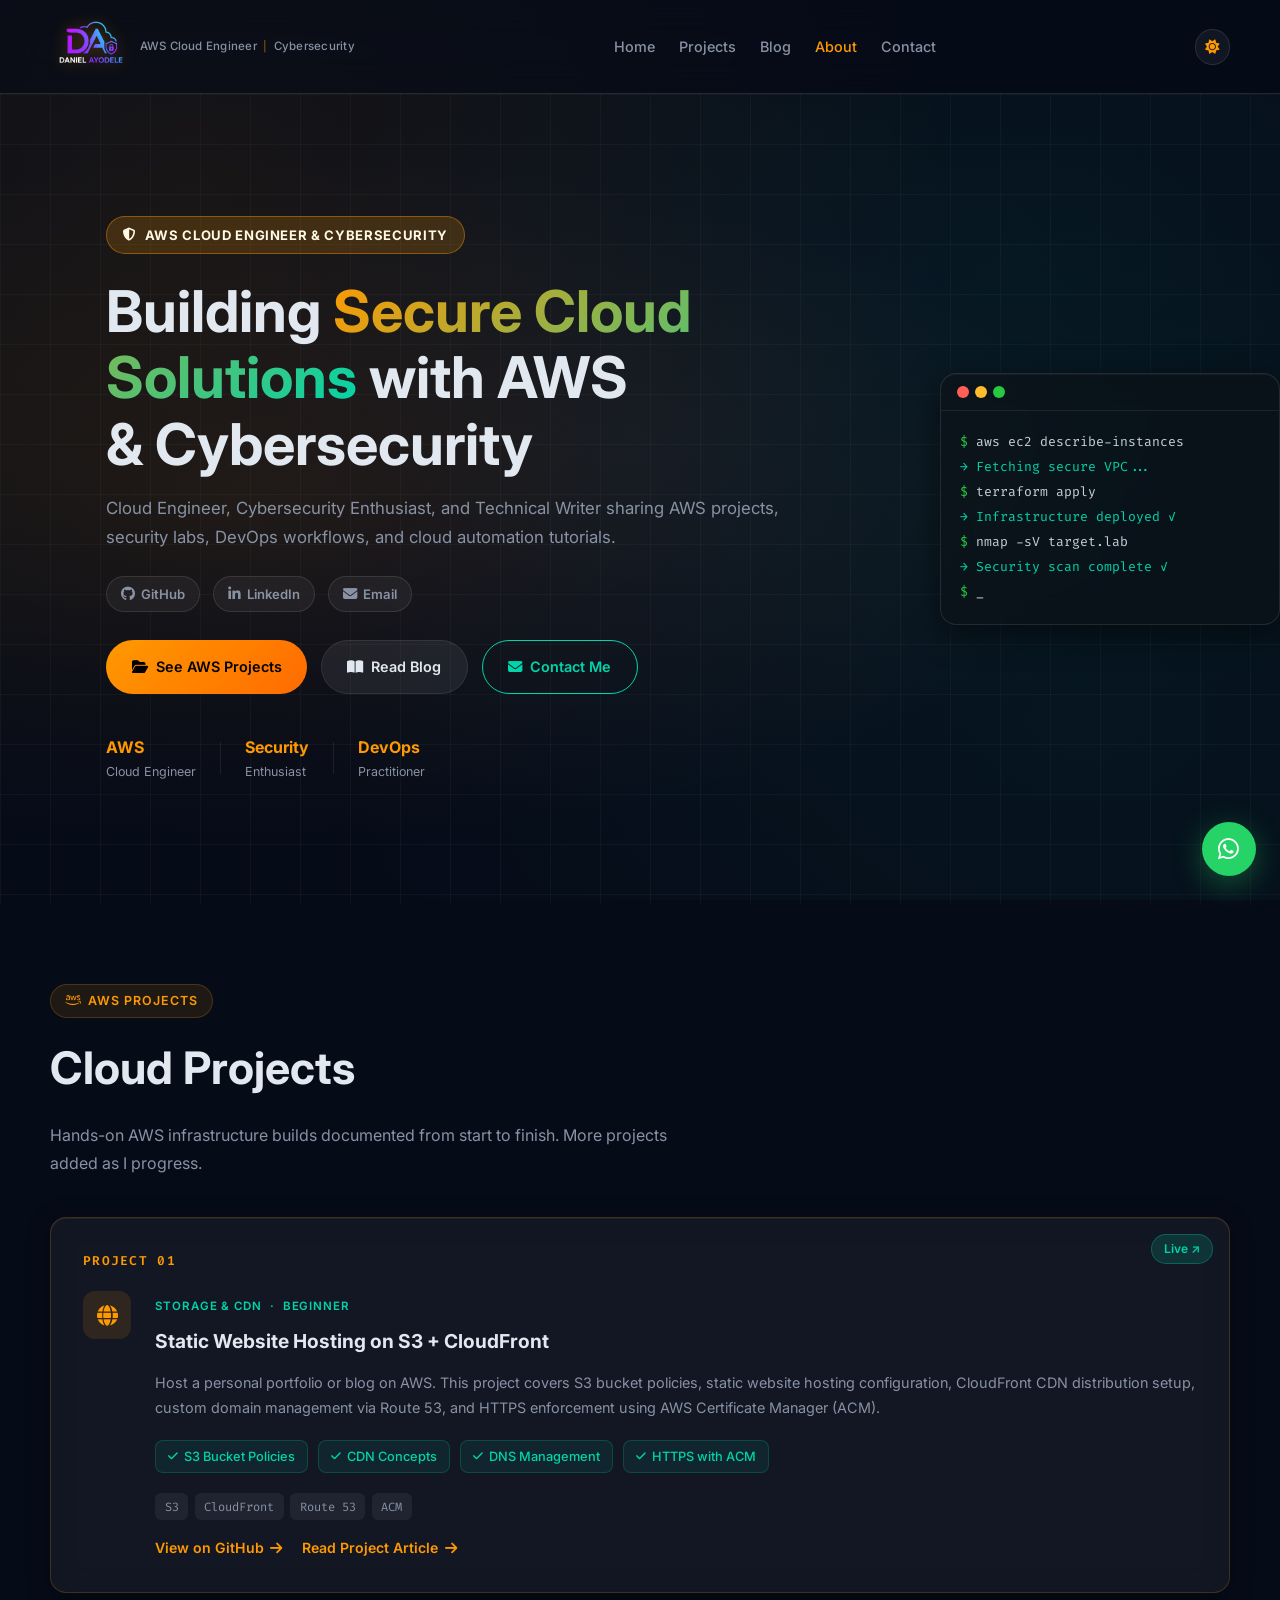
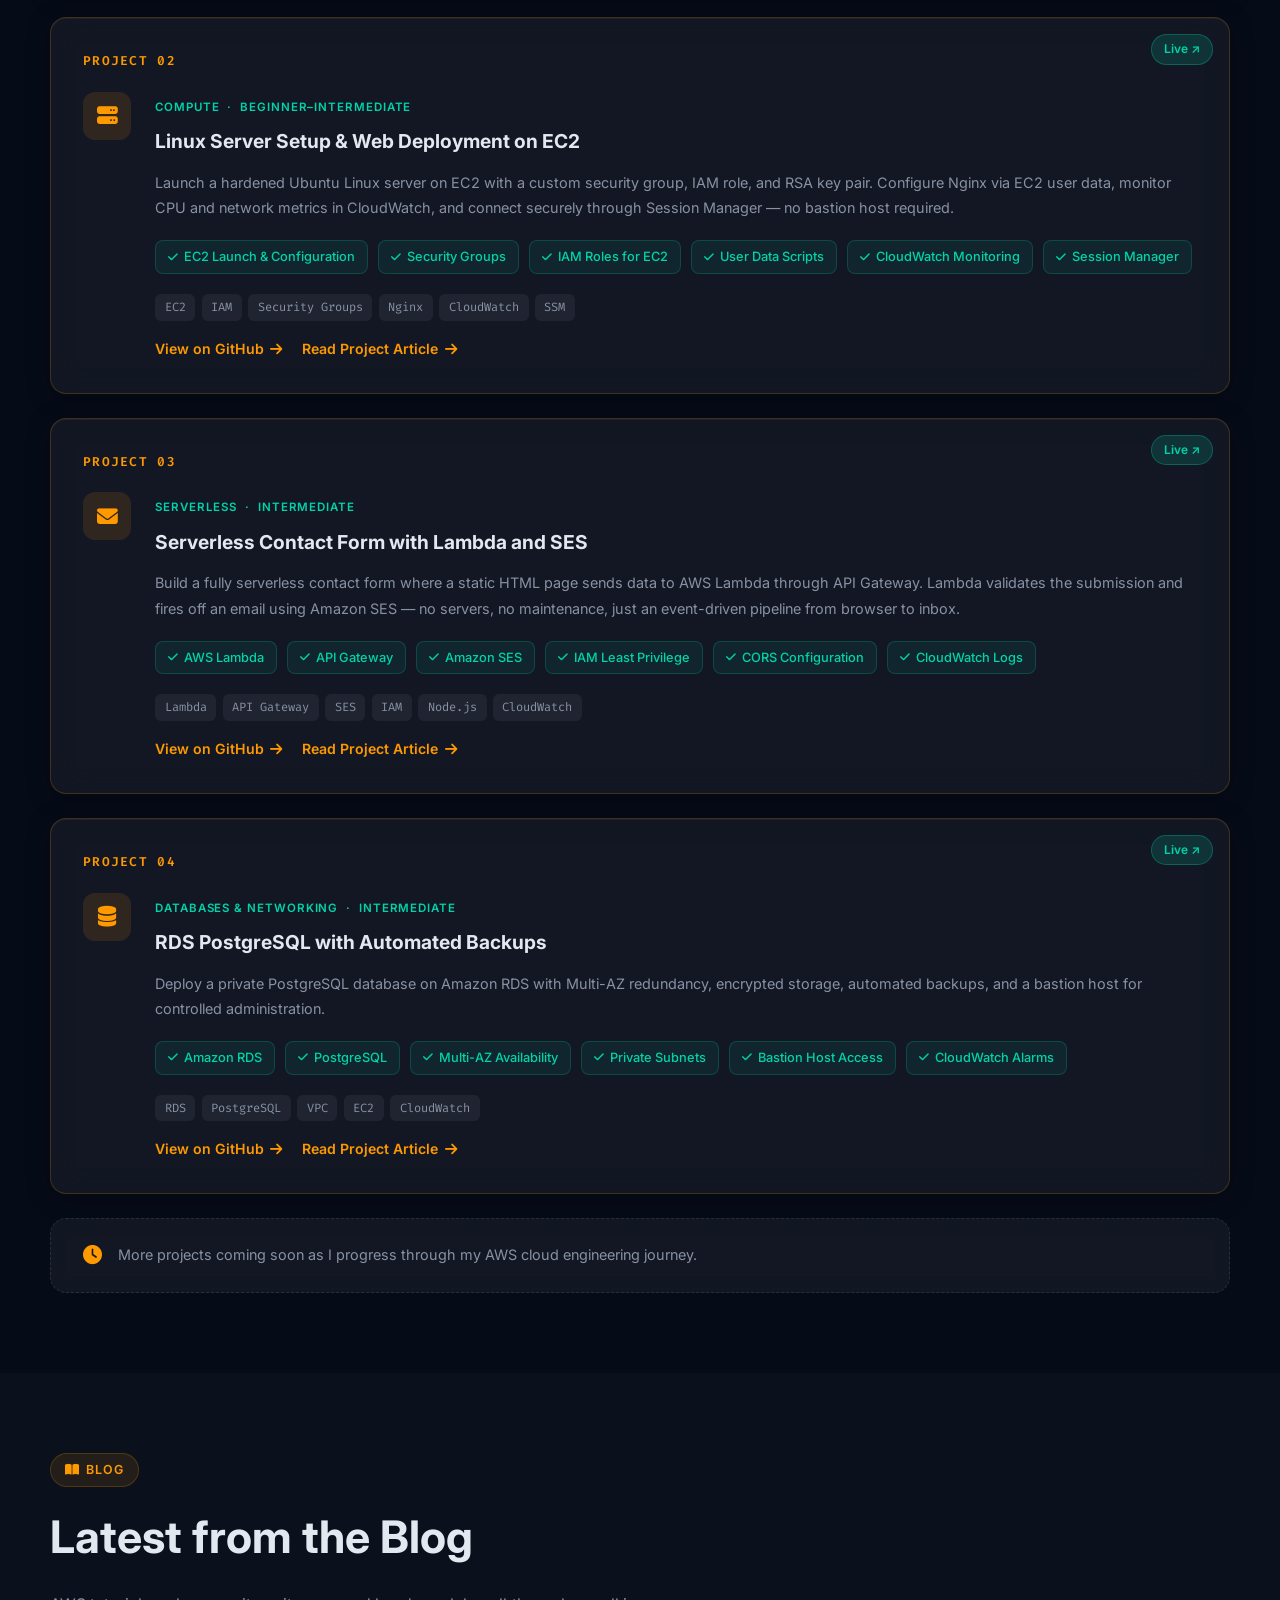
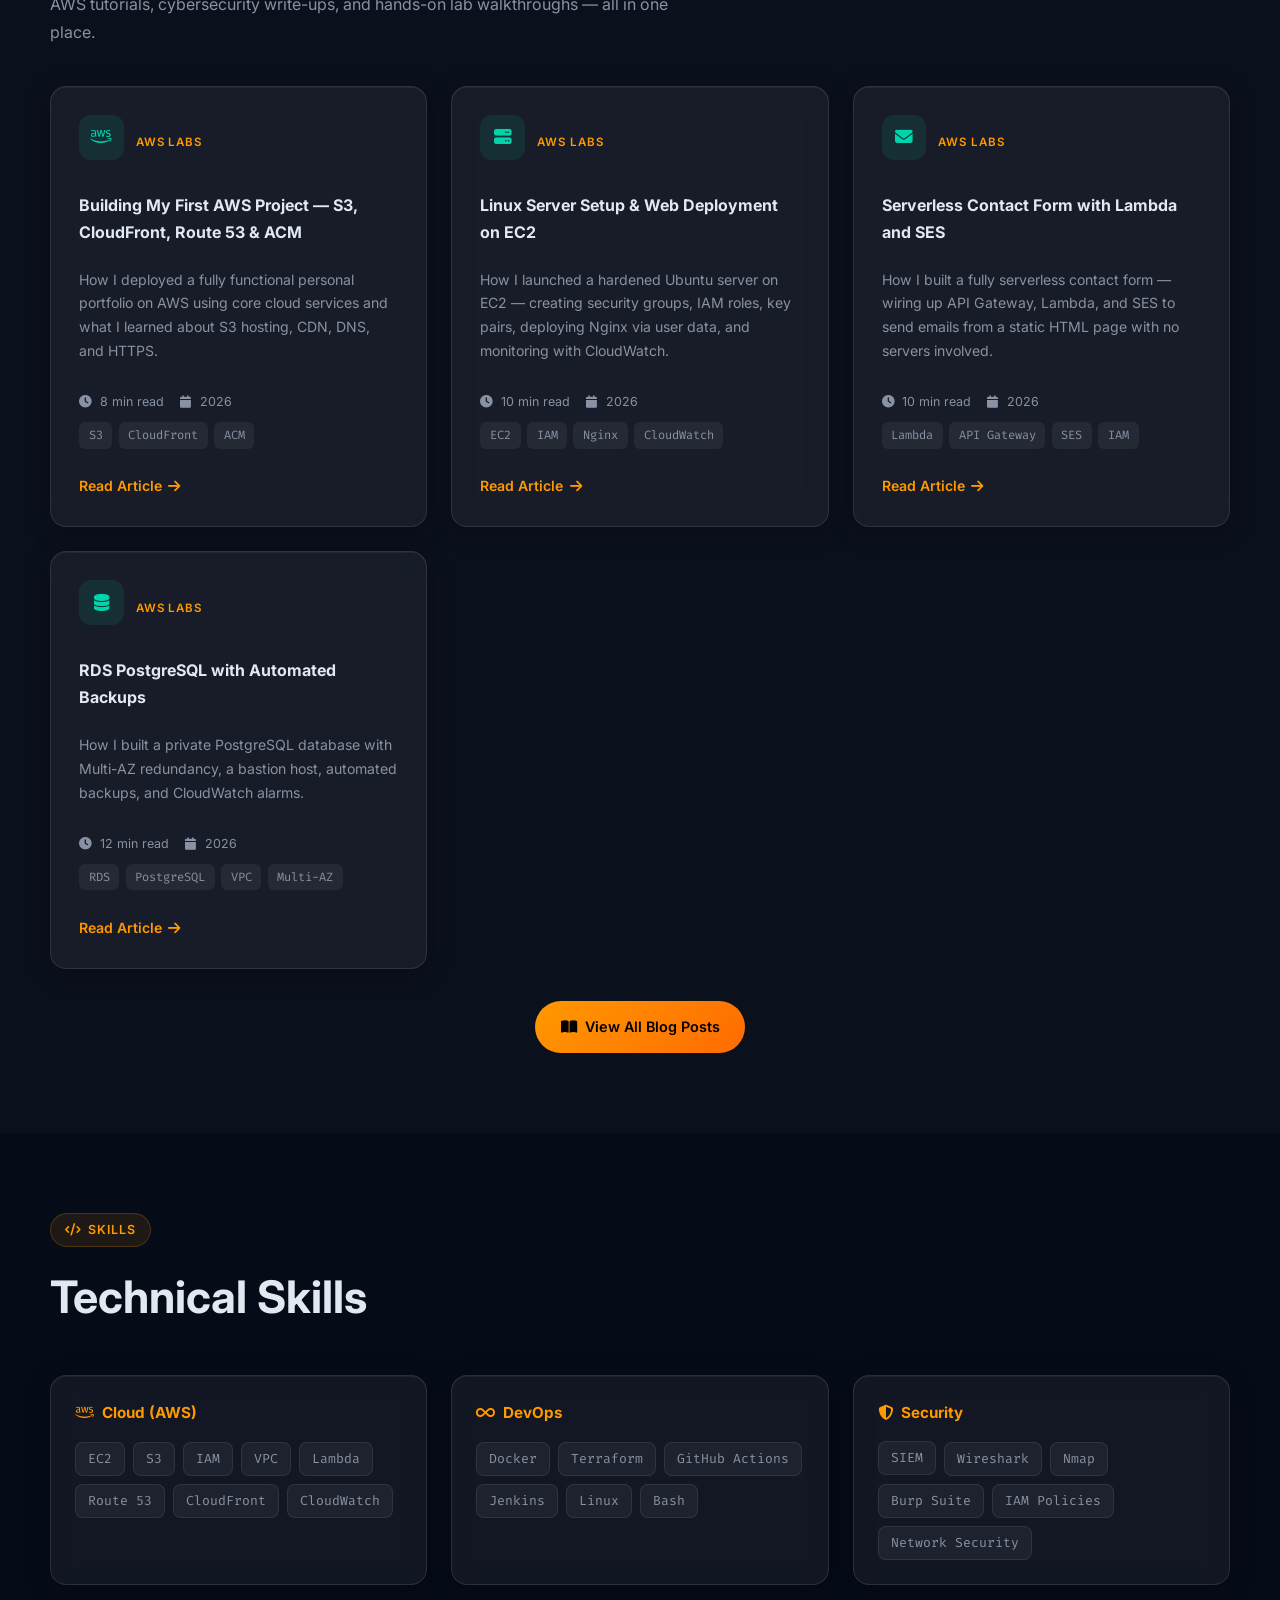
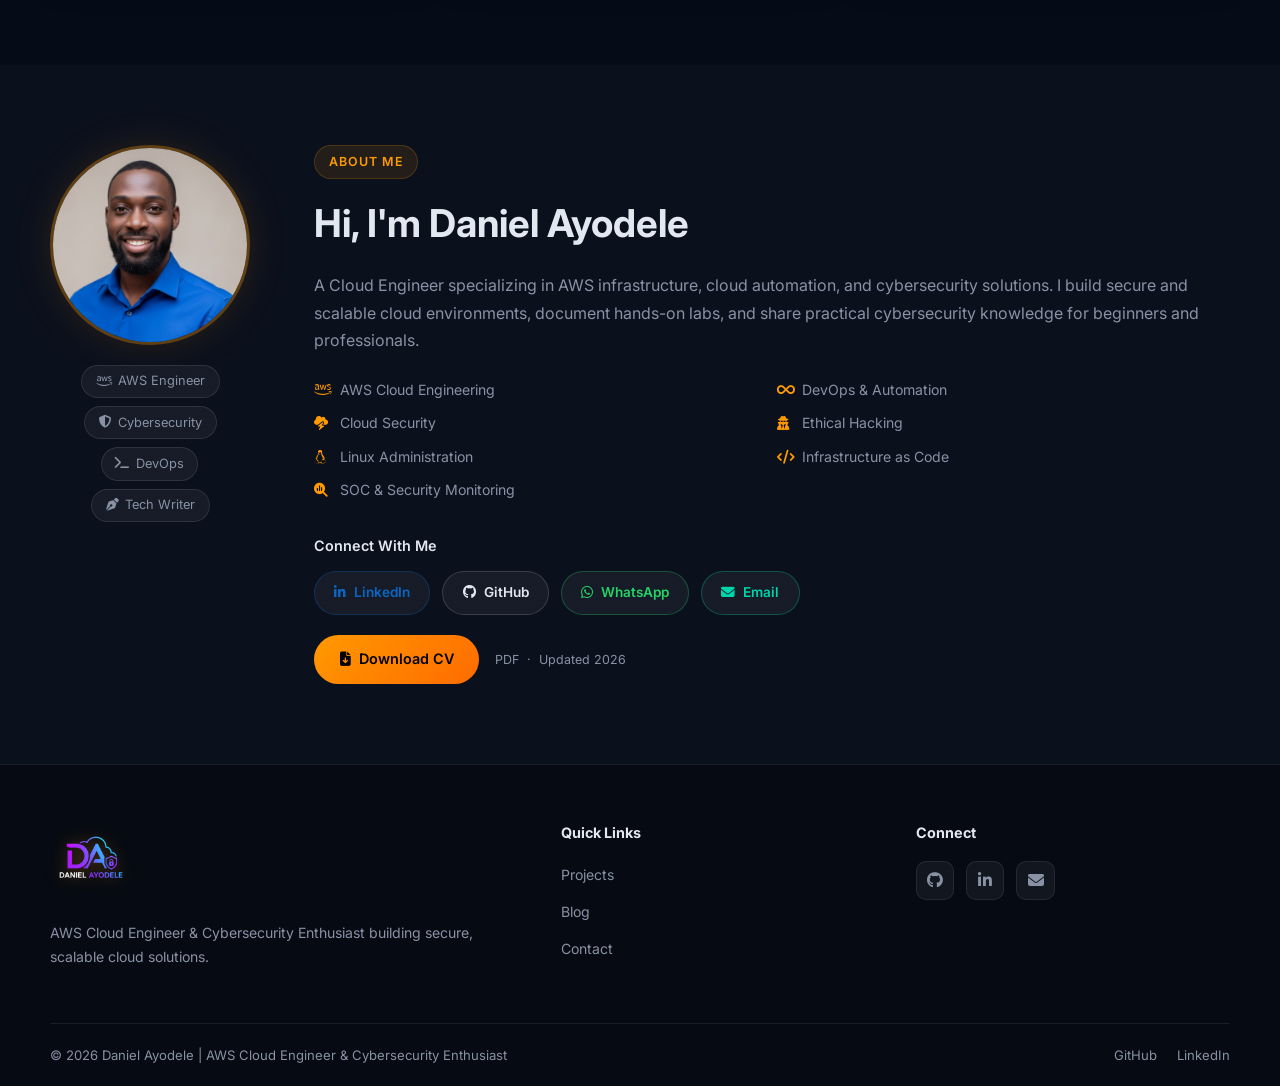
==== index.html @ 15421369 "Add project card actions for improved navigation in index.html" ====
<!DOCTYPE html>
<html lang="en">

<head>
  <meta charset="UTF-8" />
  <meta name="viewport" content="width=device-width, initial-scale=1.0" />
  <title>Daniel Ayodele | AWS Cloud Engineer &amp; Cybersecurity</title>
  <meta name="description"
    content="Daniel Ayodele — AWS Cloud Engineer, Cybersecurity Enthusiast, and Technical Writer sharing cloud projects, security labs, and DevOps tutorials." />
  <link rel="icon" type="image/png" href="assets/logo.png" />
  <link rel="preconnect" href="https://fonts.googleapis.com" />
  <link rel="preconnect" href="https://fonts.gstatic.com" crossorigin />
  <link
    href="https://fonts.googleapis.com/css2?family=Inter:wght@300;400;500;600;700&family=Fira+Code:wght@400;500&display=swap"
    rel="stylesheet" />
  <link rel="stylesheet" href="https://cdnjs.cloudflare.com/ajax/libs/font-awesome/6.5.0/css/all.min.css" />
  <link rel="stylesheet" href="css/style.css" />
</head>

<body>

  <!-- ===== NAVBAR ===== -->
  <nav class="navbar" id="navbar">
    <div class="nav-container container">
      <a href="index.html" class="nav-logo">
        <img src="assets/logo.png" alt="Daniel Ayodele" class="nav-logo-img" />
        <span class="nav-tagline">AWS Cloud Engineer<span class="nav-tagline-sep">|</span>Cybersecurity</span>
      </a>
      <ul class="nav-links" id="navLinks">
        <li><a href="index.html" class="nav-active">Home</a></li>
        <li><a href="#projects">Projects</a></li>
        <li><a href="blog/index.html">Blog</a></li>
        <li><a href="#about">About</a></li>
        <li><a href="contact.html">Contact</a></li>
      </ul>
      <div class="nav-actions">
        <button class="theme-toggle" id="themeToggle" aria-label="Toggle light mode">
          <i class="fas fa-sun" id="themeIcon"></i>
        </button>
        <button class="hamburger" id="hamburger" aria-label="Toggle menu">
          <span></span><span></span><span></span>
        </button>
      </div>
    </div>
  </nav>

  <!-- ===== HERO ===== -->
  <section class="hero">
    <div class="hero-bg">
      <div class="hero-grid-overlay"></div>
    </div>
    <div class="container hero-content">
      <span class="badge"><i class="fas fa-shield-halved"></i> AWS Cloud Engineer &amp; Cybersecurity</span>
      <h1>Building <span class="gradient-text">Secure Cloud<br />Solutions</span> with AWS<br />&amp; Cybersecurity</h1>
      <p class="hero-sub">Cloud Engineer, Cybersecurity Enthusiast, and Technical Writer sharing AWS projects, security
        labs, DevOps workflows, and cloud automation tutorials.</p>
      <!-- Quick social proof -->
      <div class="hero-socials">
        <a href="https://github.com/temi-Dee" target="_blank" rel="noopener" aria-label="GitHub"><i
            class="fab fa-github"></i> GitHub</a>
        <a href="https://www.linkedin.com/in/danielayodele0420/" target="_blank" rel="noopener" aria-label="LinkedIn"><i
            class="fab fa-linkedin-in"></i> LinkedIn</a>
        <a href="mailto:ayodeledaniel0240@gmail.com" aria-label="Email"><i class="fas fa-envelope"></i> Email</a>
      </div>
      <div class="hero-btns">
        <a href="#projects" class="btn btn-primary"><i class="fas fa-folder-open"></i> See AWS Projects</a>
        <a href="blog/index.html" class="btn btn-ghost"><i class="fas fa-book-open"></i> Read Blog</a>
        <a href="contact.html" class="btn btn-outline"><i class="fas fa-envelope"></i> Contact Me</a>
      </div>
      <div class="hero-stats">
        <div class="stat"><strong>AWS</strong><span>Cloud Engineer</span></div>
        <div class="stat-sep"></div>
        <div class="stat"><strong>Security</strong><span>Enthusiast</span></div>
        <div class="stat-sep"></div>
        <div class="stat"><strong>DevOps</strong><span>Practitioner</span></div>
      </div>
    </div>
    <div class="hero-terminal">
      <div class="terminal-bar"><span></span><span></span><span></span></div>
      <pre class="terminal-body"><span class="t-green">$</span> aws ec2 describe-instances
<span class="t-cyan">→ Fetching secure VPC...</span>
<span class="t-green">$</span> terraform apply
<span class="t-cyan">→ Infrastructure deployed ✓</span>
<span class="t-green">$</span> nmap -sV target.lab
<span class="t-cyan">→ Security scan complete ✓</span>
<span class="t-green">$</span> <span class="blink">_</span></pre>
    </div>
  </section>

  <!-- ===== FEATURED AWS PROJECTS ===== -->
  <section class="section" id="projects">
    <div class="container">
      <div class="section-head">
        <span class="tag"><i class="fab fa-aws"></i> AWS Projects</span>
        <h2>Cloud Projects</h2>
        <p>Hands-on AWS infrastructure builds documented from start to finish. More projects added as I progress.</p>
      </div>
      <div class="projects-list">

        <!-- PROJECT 01 -->
        <div class="project-card">
          <div class="project-header">
            <div class="project-num">Project 01</div>
            <div class="card-badge live"><a href="https://github.com/temi-Dee/AWS-Engineering-Project" target="_blank"
                rel="noopener" style="color:inherit;">Live ↗</a></div>
          </div>
          <div class="project-body">
            <div class="card-icon"><i class="fas fa-globe"></i></div>
            <div>
              <span class="card-tag">Storage &amp; CDN &nbsp;·&nbsp; Beginner</span>
              <h3>Static Website Hosting on S3 + CloudFront</h3>
              <p>Host a personal portfolio or blog on AWS. This project covers S3 bucket policies, static website
                hosting configuration, CloudFront CDN distribution setup, custom domain management via Route 53, and
                HTTPS enforcement using AWS Certificate Manager (ACM).</p>
              <div class="project-learnings">
                <span class="learning"><i class="fas fa-check"></i> S3 Bucket Policies</span>
                <span class="learning"><i class="fas fa-check"></i> CDN Concepts</span>
                <span class="learning"><i class="fas fa-check"></i> DNS Management</span>
                <span class="learning"><i class="fas fa-check"></i> HTTPS with ACM</span>
              </div>
              <div class="card-tech"><span>S3</span><span>CloudFront</span><span>Route 53</span><span>ACM</span></div>
                <div class="project-card-actions">
                <a href="https://github.com/temi-Dee" target="_blank" rel="noopener" class="card-link">View on GitHub <i
                  class="fas fa-arrow-right"></i></a>
                <a href="blog/blog-post-1.html" class="card-link">Read Project Article <i
                  class="fas fa-arrow-right"></i></a>
                </div>
            </div>
          </div>
        </div>

        <!-- PROJECT 02 -->
        <div class="project-card">
          <div class="project-header">
            <div class="project-num">Project 02</div>
            <div class="card-badge live"><a href="https://github.com/temi-Dee/AWS-Engineering-Project" target="_blank"
                rel="noopener" style="color:inherit;">Live ↗</a></div>
          </div>
          <div class="project-body">
            <div class="card-icon"><i class="fas fa-server"></i></div>
            <div>
              <span class="card-tag">Compute &nbsp;·&nbsp; Beginner–Intermediate</span>
              <h3>Linux Server Setup &amp; Web Deployment on EC2</h3>
              <p>Launch a hardened Ubuntu Linux server on EC2 with a custom security group, IAM role, and RSA key pair.
                Configure Nginx via EC2 user data, monitor CPU and network metrics in CloudWatch, and connect securely
                through Session Manager — no bastion host required.</p>
              <div class="project-learnings">
                <span class="learning"><i class="fas fa-check"></i> EC2 Launch &amp; Configuration</span>
                <span class="learning"><i class="fas fa-check"></i> Security Groups</span>
                <span class="learning"><i class="fas fa-check"></i> IAM Roles for EC2</span>
                <span class="learning"><i class="fas fa-check"></i> User Data Scripts</span>
                <span class="learning"><i class="fas fa-check"></i> CloudWatch Monitoring</span>
                <span class="learning"><i class="fas fa-check"></i> Session Manager</span>
              </div>
              <div class="card-tech"><span>EC2</span><span>IAM</span><span>Security
                  Groups</span><span>Nginx</span><span>CloudWatch</span><span>SSM</span></div>
                <div class="project-card-actions">
                <a href="https://github.com/temi-Dee" target="_blank" rel="noopener" class="card-link">View on GitHub <i
                  class="fas fa-arrow-right"></i></a>
                <a href="blog/blog-post-2.html" class="card-link">Read Project Article <i
                  class="fas fa-arrow-right"></i></a>
                </div>
            </div>
          </div>
        </div>

        <!-- PROJECT 03 -->
        <div class="project-card">
          <div class="project-header">
            <div class="project-num">Project 03</div>
            <div class="card-badge live"><a href="https://github.com/temi-Dee/AWS-Engineering-Project" target="_blank"
                rel="noopener" style="color:inherit;">Live ↗</a></div>
          </div>
          <div class="project-body">
            <div class="card-icon"><i class="fas fa-envelope"></i></div>
            <div>
              <span class="card-tag">Serverless &nbsp;·&nbsp; Intermediate</span>
              <h3>Serverless Contact Form with Lambda and SES</h3>
              <p>Build a fully serverless contact form where a static HTML page sends data to AWS Lambda through API
                Gateway. Lambda validates the submission and fires off an email using Amazon SES — no servers, no
                maintenance, just an event-driven pipeline from browser to inbox.</p>
              <div class="project-learnings">
                <span class="learning"><i class="fas fa-check"></i> AWS Lambda</span>
                <span class="learning"><i class="fas fa-check"></i> API Gateway</span>
                <span class="learning"><i class="fas fa-check"></i> Amazon SES</span>
                <span class="learning"><i class="fas fa-check"></i> IAM Least Privilege</span>
                <span class="learning"><i class="fas fa-check"></i> CORS Configuration</span>
                <span class="learning"><i class="fas fa-check"></i> CloudWatch Logs</span>
              </div>
              <div class="card-tech"><span>Lambda</span><span>API
                  Gateway</span><span>SES</span><span>IAM</span><span>Node.js</span><span>CloudWatch</span></div>
                <div class="project-card-actions">
                <a href="https://github.com/temi-Dee" target="_blank" rel="noopener" class="card-link">View on GitHub <i
                  class="fas fa-arrow-right"></i></a>
                <a href="blog/blog-post-3.html" class="card-link">Read Project Article <i
                  class="fas fa-arrow-right"></i></a>
                </div>
            </div>
          </div>
        </div>

        <!-- PROJECT 04 -->
        <div class="project-card">
          <div class="project-header">
            <div class="project-num">Project 04</div>
            <div class="card-badge live"><a href="https://github.com/temi-Dee/AWS-Engineering-Project" target="_blank"
                rel="noopener" style="color:inherit;">Live ↗</a></div>
          </div>
          <div class="project-body">
            <div class="card-icon"><i class="fas fa-database"></i></div>
            <div>
              <span class="card-tag">Databases &amp; Networking &nbsp;·&nbsp; Intermediate</span>
              <h3>RDS PostgreSQL with Automated Backups</h3>
              <p>Deploy a private PostgreSQL database on Amazon RDS with Multi-AZ redundancy, encrypted storage,
                automated backups, and a bastion host for controlled administration.</p>
              <div class="project-learnings">
                <span class="learning"><i class="fas fa-check"></i> Amazon RDS</span>
                <span class="learning"><i class="fas fa-check"></i> PostgreSQL</span>
                <span class="learning"><i class="fas fa-check"></i> Multi-AZ Availability</span>
                <span class="learning"><i class="fas fa-check"></i> Private Subnets</span>
                <span class="learning"><i class="fas fa-check"></i> Bastion Host Access</span>
                <span class="learning"><i class="fas fa-check"></i> CloudWatch Alarms</span>
              </div>
              <div class="card-tech">
                <span>RDS</span><span>PostgreSQL</span><span>VPC</span><span>EC2</span><span>CloudWatch</span>
              </div>
              <div class="project-card-actions">
                <a href="https://github.com/temi-Dee" target="_blank" rel="noopener" class="card-link">View on GitHub <i
                    class="fas fa-arrow-right"></i></a>
                <a href="blog/blog-post-4.html" class="card-link">Read Project Article <i
                    class="fas fa-arrow-right"></i></a>
              </div>
            </div>
          </div>
        </div>

        <!-- MORE COMING SOON -->
        <div class="project-coming">
          <i class="fas fa-clock"></i>
          <p>More projects coming soon as I progress through my AWS cloud engineering journey.</p>
        </div>

      </div>
    </div>
  </section>

  <!-- ===== BLOG PREVIEW ===== -->
  <section class="section section-alt" id="blog">
    <div class="container">
      <div class="section-head">
        <span class="tag"><i class="fas fa-book-open"></i> Blog</span>
        <h2>Latest from the Blog</h2>
        <p>AWS tutorials, cybersecurity write-ups, and hands-on lab walkthroughs — all in one place.</p>
      </div>
      <div class="blog-preview-grid">

        <article class="blog-card">
          <div class="blog-card-top">
            <div class="blog-icon"><i class="fab fa-aws"></i></div>
            <span class="blog-cat">AWS LABS</span>
          </div>
          <h3>Building My First AWS Project — S3, CloudFront, Route 53 &amp; ACM</h3>
          <p>How I deployed a fully functional personal portfolio on AWS using core cloud services and what I learned
            about S3 hosting, CDN, DNS, and HTTPS.</p>
          <div class="blog-card-footer">
            <div class="blog-meta">
              <span><i class="fas fa-clock"></i> 8 min read</span>
              <span><i class="fas fa-calendar"></i> 2026</span>
            </div>
            <div class="card-tech"><span>S3</span><span>CloudFront</span><span>ACM</span></div>
            <a href="blog/blog-post-1.html" class="card-link">Read Article <i class="fas fa-arrow-right"></i></a>
          </div>
        </article>

        <article class="blog-card">
          <div class="blog-card-top">
            <div class="blog-icon"><i class="fas fa-server"></i></div>
            <span class="blog-cat">AWS LABS</span>
          </div>
          <h3>Linux Server Setup &amp; Web Deployment on EC2</h3>
          <p>How I launched a hardened Ubuntu server on EC2 — creating security groups, IAM roles, key pairs, deploying
            Nginx via user data, and monitoring with CloudWatch.</p>
          <div class="blog-card-footer">
            <div class="blog-meta">
              <span><i class="fas fa-clock"></i> 10 min read</span>
              <span><i class="fas fa-calendar"></i> 2026</span>
            </div>
            <div class="card-tech"><span>EC2</span><span>IAM</span><span>Nginx</span><span>CloudWatch</span></div>
            <a href="blog/blog-post-2.html" class="card-link">Read Article <i class="fas fa-arrow-right"></i></a>
          </div>
        </article>

        <article class="blog-card">
          <div class="blog-card-top">
            <div class="blog-icon"><i class="fas fa-envelope"></i></div>
            <span class="blog-cat">AWS LABS</span>
          </div>
          <h3>Serverless Contact Form with Lambda and SES</h3>
          <p>How I built a fully serverless contact form — wiring up API Gateway, Lambda, and SES to send emails from a
            static HTML page with no servers involved.</p>
          <div class="blog-card-footer">
            <div class="blog-meta">
              <span><i class="fas fa-clock"></i> 10 min read</span>
              <span><i class="fas fa-calendar"></i> 2026</span>
            </div>
            <div class="card-tech"><span>Lambda</span><span>API Gateway</span><span>SES</span><span>IAM</span></div>
            <a href="blog/blog-post-3.html" class="card-link">Read Article <i class="fas fa-arrow-right"></i></a>
          </div>
        </article>

        <article class="blog-card">
          <div class="blog-card-top">
            <div class="blog-icon"><i class="fas fa-database"></i></div>
            <span class="blog-cat">AWS LABS</span>
          </div>
          <h3>RDS PostgreSQL with Automated Backups</h3>
          <p>How I built a private PostgreSQL database with Multi-AZ redundancy, a bastion host, automated backups, and
            CloudWatch alarms.</p>
          <div class="blog-card-footer">
            <div class="blog-meta">
              <span><i class="fas fa-clock"></i> 12 min read</span>
              <span><i class="fas fa-calendar"></i> 2026</span>
            </div>
            <div class="card-tech"><span>RDS</span><span>PostgreSQL</span><span>VPC</span><span>Multi-AZ</span></div>
            <a href="blog/blog-post-4.html" class="card-link">Read Article <i class="fas fa-arrow-right"></i></a>
          </div>
        </article>
      </div>
      <div class="blog-cta">
        <a href="blog/index.html" class="btn btn-primary"><i class="fas fa-book-open"></i> View All Blog Posts</a>
      </div>
    </div>
  </section>

  <!-- ===== SKILLS ===== -->
  <section class="section" id="skills">
    <div class="container">
      <div class="section-head">
        <span class="tag"><i class="fas fa-code"></i> Skills</span>
        <h2>Technical Skills</h2>
      </div>
      <div class="skills-grid">
        <div class="skill-group">
          <h4><i class="fab fa-aws"></i> Cloud (AWS)</h4>
          <div class="skill-tags">
            <span>EC2</span><span>S3</span><span>IAM</span><span>VPC</span>
            <span>Lambda</span><span>Route 53</span><span>CloudFront</span><span>CloudWatch</span>
          </div>
        </div>
        <div class="skill-group">
          <h4><i class="fas fa-infinity"></i> DevOps</h4>
          <div class="skill-tags">
            <span>Docker</span><span>Terraform</span><span>GitHub Actions</span>
            <span>Jenkins</span><span>Linux</span><span>Bash</span>
          </div>
        </div>
        <div class="skill-group">
          <h4><i class="fas fa-shield-halved"></i> Security</h4>
          <div class="skill-tags">
            <span>SIEM</span><span>Wireshark</span><span>Nmap</span><span>Burp Suite</span>
            <span>IAM Policies</span><span>Network Security</span>
          </div>
        </div>
      </div>
    </div>
  </section>

  <!-- ===== ABOUT ===== -->
  <section class="section section-alt" id="about">
    <div class="container about-grid">
      <div class="about-visual">
        <div class="about-avatar">
          <img src="assets/daniel.png" alt="Daniel Ayodele" />
        </div>
        <div class="about-badges">
          <span><i class="fab fa-aws"></i> AWS Engineer</span>
          <span><i class="fas fa-shield-halved"></i> Cybersecurity</span>
          <span><i class="fas fa-terminal"></i> DevOps</span>
          <span><i class="fas fa-pen-nib"></i> Tech Writer</span>
        </div>
      </div>
      <div class="about-body">
        <span class="tag">About Me</span>
        <h2>Hi, I'm Daniel Ayodele</h2>
        <p>A Cloud Engineer specializing in AWS infrastructure, cloud automation, and cybersecurity solutions. I build
          secure and scalable cloud environments, document hands-on labs, and share practical cybersecurity knowledge
          for beginners and professionals.</p>
        <div class="interests-grid">
          <div class="interest"><i class="fab fa-aws"></i> AWS Cloud Engineering</div>
          <div class="interest"><i class="fas fa-infinity"></i> DevOps &amp; Automation</div>
          <div class="interest"><i class="fas fa-cloud-bolt"></i> Cloud Security</div>
          <div class="interest"><i class="fas fa-user-secret"></i> Ethical Hacking</div>
          <div class="interest"><i class="fab fa-linux"></i> Linux Administration</div>
          <div class="interest"><i class="fas fa-code"></i> Infrastructure as Code</div>
          <div class="interest"><i class="fas fa-magnifying-glass-chart"></i> SOC &amp; Security Monitoring</div>
        </div>

        <!-- Social Links -->
        <div class="social-links">
          <p class="social-label">Connect With Me</p>
          <div class="socials-row">
            <a href="https://www.linkedin.com/in/danielayodele0420/" target="_blank" rel="noopener"
              class="social-btn linkedin">
              <i class="fab fa-linkedin-in"></i> LinkedIn
            </a>
            <a href="https://github.com/temi-Dee" target="_blank" rel="noopener" class="social-btn github">
              <i class="fab fa-github"></i> GitHub
            </a>
            <a href="https://wa.me/2349039062561?text=Hi%20Daniel!%20I%20found%20your%20portfolio%20and%20would%20like%20to%20connect."
              target="_blank" rel="noopener" class="social-btn whatsapp">
              <i class="fab fa-whatsapp"></i> WhatsApp
            </a>
            <a href="mailto:ayodeledaniel0240@gmail.com" class="social-btn email">
              <i class="fas fa-envelope"></i> Email
            </a>
          </div>
          <div class="cv-download">
            <a href="assets/Daniel Oluwabusayo Ayodele.pdf" download="Daniel-Ayodele-CV.pdf"
              class="btn btn-primary cv-btn">
              <i class="fas fa-file-arrow-down"></i> Download CV
            </a>
            <span class="cv-note">PDF &nbsp;&middot;&nbsp; Updated 2026</span>
          </div>
        </div>
      </div>
    </div>
  </section>

  <!-- ===== FOOTER ===== -->
  <footer class="footer">
    <div class="container footer-inner">
      <div class="footer-brand">
        <a href="index.html" class="nav-logo">
          <img src="assets/logo.png" alt="Daniel Ayodele" class="nav-logo-img" />
        </a>
        <p>AWS Cloud Engineer &amp; Cybersecurity Enthusiast building secure, scalable cloud solutions.</p>
      </div>
      <div class="footer-nav">
        <h4>Quick Links</h4>
        <ul>
          <li><a href="#projects">Projects</a></li>
          <li><a href="blog/index.html">Blog</a></li>
          <li><a href="contact.html">Contact</a></li>
        </ul>
      </div>
      <div class="footer-connect">
        <h4>Connect</h4>
        <div class="footer-socials">
          <a href="https://github.com/temi-Dee" target="_blank" rel="noopener" aria-label="GitHub"><i
              class="fab fa-github"></i></a>
          <a href="https://www.linkedin.com/in/danielayodele0420/" target="_blank" rel="noopener"
            aria-label="LinkedIn"><i class="fab fa-linkedin-in"></i></a>
          <a href="mailto:ayodeledaniel0240@gmail.com" aria-label="Email"><i class="fas fa-envelope"></i></a>
        </div>
      </div>
    </div>
    <div class="footer-bottom container">
      <p>&copy; 2026 Daniel Ayodele | AWS Cloud Engineer &amp; Cybersecurity Enthusiast</p>
      <div class="footer-links">
        <a href="https://github.com/temi-Dee" target="_blank" rel="noopener">GitHub</a>
        <a href="https://www.linkedin.com/in/danielayodele0420/" target="_blank" rel="noopener">LinkedIn</a>
      </div>
    </div>
  </footer>

  <!-- WhatsApp Float -->
  <a href="https://wa.me/2349039062561?text=Hi%20Daniel!%20I%20found%20your%20portfolio%20and%20would%20like%20to%20connect."
    class="wa-float" target="_blank" rel="noopener" aria-label="Chat on WhatsApp">
    <i class="fab fa-whatsapp"></i>
    <span class="wa-tooltip">Chat on WhatsApp</span>
  </a>

  <script src="js/script.js"></script>
---- css/style.css ----
:root {
  --bg: #060b18;
  --surface: rgba(255, 255, 255, 0.04);
  --surface-2: rgba(255, 255, 255, 0.06);
  --glass: rgba(255, 255, 255, 0.05);
  --glass-border: rgba(255, 255, 255, 0.1);
  --glass-hover: rgba(255, 255, 255, 0.09);
  --text: #e2e8f0;
  --muted: #8892a4;
  --primary: #f90;
  --primary-2: #ff6b00;
  --accent: #00d4aa;
  --aws: #ff9900;
  --border: rgba(255, 255, 255, 0.08);
  --shadow: 0 8px 32px rgba(0, 0, 0, 0.5);
  --radius: 16px;
}

* {
  box-sizing: border-box;
}

html {
  scroll-behavior: smooth;
}

body {
  margin: 0;
  overflow-x: hidden;
  overflow-y: auto;
  font-family: 'Inter', sans-serif;
  color: var(--text);
  background: var(--bg);
  background-image:
    radial-gradient(ellipse at 15% 20%, rgba(255, 153, 0, 0.07) 0%, transparent 50%),
    radial-gradient(ellipse at 85% 80%, rgba(0, 212, 170, 0.05) 0%, transparent 50%),
    radial-gradient(ellipse at 50% 50%, rgba(99, 102, 241, 0.04) 0%, transparent 60%);
  background-attachment: fixed;
  line-height: 1.7;
}

a {
  color: inherit;
  text-decoration: none;
}

img {
  width: 100%;
  display: block;
}

button,
input,
textarea,
select {
  font: inherit;
}

.container {
  width: min(1180px, calc(100% - 2rem));
  margin: 0 auto;
}

/* ===== NAVBAR ===== */
.navbar {
  position: sticky;
  top: 0;
  z-index: 10000;
  /* Glassmorphism */
  background: rgba(6, 11, 24, 0.55);
  -webkit-backdrop-filter: blur(18px);
  backdrop-filter: blur(18px);

  border-bottom: 1px solid rgba(255, 255, 255, 0.12);

  box-shadow: 0 0 0 rgba(0, 0, 0, 0);
}


.nav-container {
  display: flex;
  align-items: center;
  justify-content: space-between;
  padding: 0.4rem 0;
  gap: 1rem;
  flex-wrap: wrap;
}

.nav-logo {
  display: inline-flex;
  align-items: center;
  gap: 0.6rem;
  font-size: 1.4rem;
  font-weight: 700;
  color: var(--text);
}

.nav-logo-img {
  height: 80px;
  width: auto;
  display: block;
  object-fit: contain;
  filter: brightness(1.2) contrast(1.1) drop-shadow(0 0 8px rgba(255, 153, 0, 0.35));
}

.nav-links {
  display: flex;
  position: relative;
  z-index: 9999;
  align-items: center;
  gap: 1.5rem;
  list-style: none;
  margin: 0;
  padding: 0;
}

.nav-links a {
  color: var(--muted);
  font-weight: 500;
  font-size: 0.9rem;
  transition: color 0.2s;
}

.nav-links a:hover,
.nav-active {
  color: var(--aws) !important;
}

.hamburger {
  display: none;
  flex-direction: column;
  justify-content: center;
  align-items: center;
  gap: 5px;
  background: rgba(255, 153, 0, 0.2);
  border: 2px solid #ff9900;
  border-radius: 10px;
  cursor: pointer;
  padding: 8px 10px;
  width: 44px;
  height: 44px;
  flex-shrink: 0;
  position: relative;
  z-index: 10000;
  -webkit-tap-highlight-color: transparent;
}

.hamburger span {
  display: block;
  width: 22px;
  height: 2.5px;
  background: #ff9900;
  border-radius: 3px;
  transition: transform 0.3s ease, opacity 0.3s ease, width 0.3s ease;
  transform-origin: center;
  pointer-events: none;
}

/* X state */
.hamburger.is-open span:nth-child(1) {
  transform: translateY(7px) rotate(45deg);
}

.hamburger.is-open span:nth-child(2) {
  opacity: 0;
  width: 0;
}

.hamburger.is-open span:nth-child(3) {
  transform: translateY(-7px) rotate(-45deg);
}

/* ===== NAV TAGLINE ===== */
.nav-tagline {
  display: flex;
  align-items: center;
  gap: 0.4rem;
  font-size: 0.72rem;
  font-weight: 500;
  color: var(--muted);
  white-space: nowrap;
  letter-spacing: 0.02em;
}

.nav-tagline-sep {
  color: var(--aws);
  opacity: 0.5;
  font-size: 0.65rem;
}

@media (max-width: 768px) {
  .nav-tagline {
    display: none;
  }
}

/* ===== BADGE — high contrast ===== */
.badge {
  display: inline-flex;
  align-items: center;
  gap: 0.5rem;
  padding: 0.45rem 1rem;
  border-radius: 999px;
  background: rgba(255, 153, 0, 0.18);
  border: 1px solid rgba(255, 153, 0, 0.4);
  color: #fff9e6;
  font-size: 0.82rem;
  font-weight: 700;
  letter-spacing: 0.05em;
  text-transform: uppercase;
  margin-bottom: 1.5rem;
}

/* ===== HERO SUBHEADING — overflow fix ===== */
.hero-sub {
  font-size: clamp(0.9rem, 2.5vw, 1.05rem);
  color: var(--muted);
  max-width: 100%;
  width: 100%;
  margin-bottom: 1.75rem;
  line-height: 1.75;
  word-break: break-word;
  overflow-wrap: break-word;
  padding-right: 0;
}

/* ===== HERO SOCIAL PROOF ICONS ===== */
.hero-socials {
  display: flex;
  flex-wrap: wrap;
  gap: 0.85rem;
  margin-bottom: 1.75rem;
}

.hero-socials a {
  display: inline-flex;
  align-items: center;
  gap: 0.4rem;
  font-size: 0.82rem;
  font-weight: 600;
  color: var(--muted);
  padding: 0.35rem 0.85rem;
  border-radius: 999px;
  border: 1px solid var(--glass-border);
  background: var(--glass);
  -webkit-backdrop-filter: blur(8px);
  backdrop-filter: blur(8px);
  transition: color 0.2s, border-color 0.2s;
}

.hero-socials a:hover {
  color: var(--aws);
  border-color: rgba(255, 153, 0, 0.35);
}

.hero-socials a i {
  font-size: 0.9rem;
}

/* ===== HERO ===== */
.hero {
  position: relative;
  min-height: 90vh;
  display: grid;
  grid-template-columns: 1fr auto;
  align-items: center;
  gap: 3rem;
  padding: 5rem 0;
}

.hero-bg {
  position: absolute;
  inset: 0;
  background: radial-gradient(ellipse at 20% 50%, rgba(255, 153, 0, 0.08) 0%, transparent 60%),
    radial-gradient(ellipse at 80% 20%, rgba(0, 212, 170, 0.06) 0%, transparent 50%);
}

.hero-grid-overlay {
  position: absolute;
  inset: 0;
  background-image: linear-gradient(rgba(255, 255, 255, 0.03) 1px, transparent 1px),
    linear-gradient(90deg, rgba(255, 255, 255, 0.03) 1px, transparent 1px);
  background-size: 50px 50px;
}

.hero-content {
  position: relative;
  z-index: 1;
  max-width: 680px;
  min-width: 0;
  overflow: hidden;
}

.hero h1 {
  font-size: clamp(2.2rem, 4.5vw, 3.8rem);
  font-weight: 700;
  line-height: 1.15;
  margin: 0 0 1rem;
}

.hero p,
.hero-sub {
  font-size: clamp(0.88rem, 2vw, 1.05rem);
  color: var(--muted);
  max-width: 100%;
  width: 100%;
  margin-bottom: 1.5rem;
  line-height: 1.75;
  word-break: break-word;
  overflow-wrap: break-word;
}

.gradient-text {
  background: linear-gradient(135deg, var(--aws), var(--accent));
  -webkit-background-clip: text;
  -webkit-text-fill-color: transparent;
  background-clip: text;
}

.hero-btns {
  display: flex;
  flex-wrap: wrap;
  gap: 0.85rem;
  margin-bottom: 2.5rem;
}

.btn {
  display: inline-flex;
  align-items: center;
  gap: 0.5rem;
  padding: 0.85rem 1.6rem;
  border-radius: 999px;
  border: none;
  cursor: pointer;
  font-weight: 600;
  font-size: 0.9rem;
  transition: transform 0.2s, box-shadow 0.2s, opacity 0.2s;
}

.btn:hover {
  transform: translateY(-2px);
  opacity: 0.9;
}

.btn-primary {
  background: linear-gradient(135deg, var(--aws), var(--primary-2));
  color: #000;
}

.btn-ghost {
  background: rgba(255, 255, 255, 0.07);
  color: var(--text);
  border: 1px solid var(--border);
}

.btn-outline {
  background: transparent;
  color: var(--accent);
  border: 1px solid var(--accent);
}

.hero-stats {
  display: flex;
  align-items: center;
  gap: 1.5rem;
}

.stat {
  display: flex;
  flex-direction: column;
}

.stat strong {
  font-size: 1rem;
  font-weight: 700;
  color: var(--aws);
}

.stat span {
  font-size: 0.78rem;
  color: var(--muted);
}

.stat-sep {
  width: 1px;
  height: 2rem;
  background: var(--border);
}

/* Terminal */
.hero-terminal {
  position: relative;
  z-index: 1;
  background: rgba(13, 17, 23, 0.6);
  -webkit-backdrop-filter: blur(16px);
  backdrop-filter: blur(16px);
  border: 1px solid var(--glass-border);
  border-radius: var(--radius);
  width: 340px;
  flex-shrink: 0;
  box-shadow: 0 8px 32px rgba(0, 0, 0, 0.5), inset 0 1px 0 rgba(255, 255, 255, 0.05);
}

.terminal-bar {
  display: flex;
  gap: 6px;
  padding: 0.75rem 1rem;
  border-bottom: 1px solid var(--border);
}

.terminal-bar span {
  width: 12px;
  height: 12px;
  border-radius: 50%;
  background: #ff5f57;
}

.terminal-bar span:nth-child(2) {
  background: #febc2e;
}

.terminal-bar span:nth-child(3) {
  background: #28c840;
}

.terminal-body {
  margin: 0;
  padding: 1.2rem;
  font-family: 'Fira Code', monospace;
  font-size: 0.82rem;
  line-height: 1.9;
  color: #c9d1d9;
}

.t-green {
  color: #28c840;
}

.t-cyan {
  color: var(--accent);
}

.blink {
  animation: blink 1s step-end infinite;
}

@keyframes blink {
  50% {
    opacity: 0;
  }
}

/* ===== SECTIONS ===== */
.section {
  padding: 5rem 0;
}

.section-alt {
  background: rgba(255, 255, 255, 0.02);
}

.section-head {
  max-width: 640px;
  margin-bottom: 2.5rem;
}

.section-head h2 {
  font-size: clamp(2rem, 3.5vw, 2.8rem);
  margin: 0.75rem 0 0.75rem;
  font-weight: 700;
}

.section-head p {
  color: var(--muted);
}

.tag {
  display: inline-flex;
  align-items: center;
  gap: 0.4rem;
  padding: 0.35rem 0.85rem;
  border-radius: 999px;
  background: rgba(255, 153, 0, 0.1);
  border: 1px solid rgba(255, 153, 0, 0.2);
  color: var(--aws);
  font-size: 0.78rem;
  font-weight: 600;
  text-transform: uppercase;
  letter-spacing: 0.08em;
}

/* ===== PROJECT LIST (single/few projects) ===== */
.projects-list {
  display: flex;
  flex-direction: column;
  gap: 1.5rem;
}

.project-card {
  background: var(--glass);
  -webkit-backdrop-filter: blur(16px);
  backdrop-filter: blur(16px);
  border: 1px solid rgba(255, 153, 0, 0.2);
  border-radius: var(--radius);
  padding: 2rem;
  box-shadow: 0 4px 24px rgba(0, 0, 0, 0.3), inset 0 1px 0 rgba(255, 255, 255, 0.05);
  transition: border-color 0.25s, transform 0.25s, box-shadow 0.25s;
}

.project-card:hover {
  border-color: rgba(255, 153, 0, 0.45);
  transform: translateY(-3px);
  box-shadow: 0 12px 40px rgba(255, 153, 0, 0.1), inset 0 1px 0 rgba(255, 255, 255, 0.07);
}

.project-header {
  display: flex;
  align-items: center;
  justify-content: space-between;
  margin-bottom: 1.25rem;
}

.project-num {
  font-family: 'Fira Code', monospace;
  font-size: 0.8rem;
  color: var(--aws);
  font-weight: 600;
  letter-spacing: 0.1em;
  text-transform: uppercase;
}

.card-badge.live {
  background: rgba(0, 212, 170, 0.15);
  color: var(--accent);
  border: 1px solid rgba(0, 212, 170, 0.3);
  padding: 0.25rem 0.75rem;
  border-radius: 999px;
  font-size: 0.75rem;
  font-weight: 600;
}

.project-body {
  display: flex;
  gap: 1.5rem;
  align-items: flex-start;
}

.project-body .card-icon {
  flex-shrink: 0;
  width: 3rem;
  height: 3rem;
  font-size: 1.3rem;
}

.project-body h3 {
  font-size: 1.2rem;
  margin: 0.4rem 0 0.75rem;
  color: var(--text);
}

.project-body p {
  color: var(--muted);
  font-size: 0.9rem;
  margin: 0 0 1.25rem;
  line-height: 1.75;
}

.project-learnings {
  display: flex;
  flex-wrap: wrap;
  gap: 0.6rem;
  margin-bottom: 1.25rem;
}

.learning {
  display: inline-flex;
  align-items: center;
  gap: 0.4rem;
  padding: 0.3rem 0.75rem;
  border-radius: 8px;
  background: rgba(0, 212, 170, 0.08);
  border: 1px solid rgba(0, 212, 170, 0.2);
  color: var(--accent);
  font-size: 0.8rem;
  font-weight: 500;
}

.learning i {
  font-size: 0.7rem;
}

.project-coming {
  display: flex;
  align-items: center;
  gap: 1rem;
  padding: 1.5rem 2rem;
  border: 1px dashed rgba(255, 255, 255, 0.1);
  border-radius: var(--radius);
  background: var(--glass);
  -webkit-backdrop-filter: blur(10px);
  backdrop-filter: blur(10px);
  color: var(--muted);
  font-size: 0.9rem;
}

.project-coming i {
  color: var(--aws);
  font-size: 1.2rem;
  flex-shrink: 0;
}

.project-coming p {
  margin: 0;
}

/* ===== COMING SOON BOX (articles) ===== */
.coming-soon-box {
  display: flex;
  flex-direction: column;
  align-items: center;
  text-align: center;
  gap: 0.75rem;
  padding: 3.5rem 2rem;
  border: 1px dashed rgba(255, 255, 255, 0.1);
  border-radius: var(--radius);
  background: var(--glass);
  -webkit-backdrop-filter: blur(12px);
  backdrop-filter: blur(12px);
  box-shadow: inset 0 1px 0 rgba(255, 255, 255, 0.05);
}

.coming-soon-box i {
  font-size: 2.5rem;
  color: var(--aws);
  opacity: 0.6;
}

.coming-soon-box h3 {
  margin: 0;
  font-size: 1.2rem;
  color: var(--text);
}

.coming-soon-box p {
  color: var(--muted);
  max-width: 480px;
  margin: 0;
  font-size: 0.92rem;
}

.coming-soon-links {
  display: flex;
  flex-wrap: wrap;
  gap: 0.75rem;
  justify-content: center;
  margin-top: 0.5rem;
}

/* WhatsApp social button */
.social-btn.whatsapp {
  color: #25d366;
  border-color: rgba(37, 211, 102, 0.3);
}

/* WhatsApp info icon in contact sidebar */
.info-ico.whatsapp-ico {
  background: rgba(37, 211, 102, 0.12);
  color: #25d366;
}

/* ===== PROJECT CARDS ===== */
.cards-grid {
  display: grid;
  grid-template-columns: repeat(3, 1fr);
  gap: 1.5rem;
}

.card {
  background: var(--glass);
  -webkit-backdrop-filter: blur(14px);
  backdrop-filter: blur(14px);
  border: 1px solid var(--glass-border);
  border-radius: var(--radius);
  padding: 1.75rem;
  position: relative;
  box-shadow: 0 4px 24px rgba(0, 0, 0, 0.3), inset 0 1px 0 rgba(255, 255, 255, 0.05);
  transition: border-color 0.25s, transform 0.25s, box-shadow 0.25s;
}

.card:hover {
  border-color: rgba(255, 153, 0, 0.35);
  transform: translateY(-4px);
  box-shadow: 0 16px 48px rgba(0, 0, 0, 0.4), inset 0 1px 0 rgba(255, 255, 255, 0.08);
}

.card-featured {
  border-color: rgba(255, 153, 0, 0.3);
  background: rgba(255, 153, 0, 0.04);
  -webkit-backdrop-filter: blur(14px);
  backdrop-filter: blur(14px);
}

.card-badge {
  position: absolute;
  top: 1rem;
  right: 1rem;
  padding: 0.25rem 0.7rem;
  border-radius: 999px;
  background: var(--aws);
  color: #000;
  font-size: 0.72rem;
  font-weight: 700;
}

.card-icon {
  width: 2.8rem;
  height: 2.8rem;
  display: grid;
  place-items: center;
  border-radius: 12px;
  background: rgba(255, 153, 0, 0.12);
  color: var(--aws);
  font-size: 1.1rem;
  margin-bottom: 0.75rem;
}

.card-tag {
  font-size: 0.72rem;
  font-weight: 600;
  color: var(--accent);
  text-transform: uppercase;
  letter-spacing: 0.08em;
}

.card h3 {
  font-size: 1.05rem;
  margin: 0.5rem 0 0.6rem;
  color: var(--text);
}

.card p {
  color: var(--muted);
  font-size: 0.9rem;
  margin: 0 0 1rem;
}

.card-tech {
  display: flex;
  flex-wrap: wrap;
  gap: 0.4rem;
  margin-bottom: 1rem;
}

.card-tech span {
  padding: 0.2rem 0.6rem;
  border-radius: 6px;
  background: rgba(255, 255, 255, 0.06);
  color: var(--muted);
  font-size: 0.75rem;
  font-family: 'Fira Code', monospace;
}

.card-link {
  display: inline-flex;
  align-items: center;
  gap: 0.4rem;
  color: var(--aws);
  font-size: 0.88rem;
  font-weight: 600;
  transition: gap 0.2s;
}

.project-card-actions {
  display: flex;
  flex-wrap: wrap;
  gap: 1.25rem;
  margin-top: 1rem;
}

.card-link:hover {
  gap: 0.7rem;
}

/* ===== BLOG GRID ===== */
.blog-grid {
  display: grid;
  grid-template-columns: repeat(3, 1fr);
  gap: 1.5rem;
}

.blog-card {
  background: var(--glass);
  -webkit-backdrop-filter: blur(14px);
  backdrop-filter: blur(14px);
  border: 1px solid var(--glass-border);
  border-radius: var(--radius);
  padding: 1.75rem;
  box-shadow: 0 4px 24px rgba(0, 0, 0, 0.3), inset 0 1px 0 rgba(255, 255, 255, 0.05);
  transition: border-color 0.25s, transform 0.25s, box-shadow 0.25s;
}

.blog-card:hover {
  border-color: rgba(0, 212, 170, 0.3);
  transform: translateY(-4px);
  box-shadow: 0 16px 48px rgba(0, 0, 0, 0.4), inset 0 1px 0 rgba(255, 255, 255, 0.08);
}

.blog-icon {
  width: 2.8rem;
  height: 2.8rem;
  display: grid;
  place-items: center;
  border-radius: 12px;
  background: rgba(0, 212, 170, 0.1);
  color: var(--accent);
  font-size: 1.1rem;
  margin-bottom: 0.75rem;
}

.blog-cat {
  font-size: 0.72rem;
  font-weight: 600;
  color: var(--aws);
  text-transform: uppercase;
  letter-spacing: 0.08em;
}

.blog-card h3 {
  font-size: 1rem;
  margin: 0.5rem 0 0.6rem;
  color: var(--text);
}

.blog-card p {
  color: var(--muted);
  font-size: 0.88rem;
  margin: 0 0 1rem;
}

/* ===== LABS ===== */
.labs-grid {
  display: grid;
  grid-template-columns: repeat(2, 1fr);
  gap: 1.5rem;
}

.lab-card {
  background: var(--glass);
  -webkit-backdrop-filter: blur(14px);
  backdrop-filter: blur(14px);
  border: 1px solid var(--glass-border);
  border-radius: var(--radius);
  padding: 1.75rem;
  display: flex;
  flex-direction: column;
  gap: 0.5rem;
  box-shadow: 0 4px 24px rgba(0, 0, 0, 0.3), inset 0 1px 0 rgba(255, 255, 255, 0.05);
  transition: border-color 0.25s, transform 0.25s;
}

.lab-card:hover {
  border-color: rgba(255, 153, 0, 0.3);
  transform: translateY(-3px);
}

.lab-num {
  font-family: 'Fira Code', monospace;
  font-size: 2rem;
  font-weight: 700;
  color: rgba(255, 153, 0, 0.2);
  line-height: 1;
}

.lab-card h3 {
  font-size: 1rem;
  margin: 0;
  color: var(--text);
}

.lab-card p {
  color: var(--muted);
  font-size: 0.88rem;
  margin: 0;
  flex: 1;
}

/* ===== CERTIFICATIONS ===== */
.cert-grid {
  display: flex;
  flex-wrap: wrap;
  gap: 1.25rem;
}

.cert-card {
  background: var(--surface-2);
  border: 1px solid var(--border);
  border-radius: var(--radius);
  padding: 1.5rem 2rem;
  display: flex;
  align-items: center;
  gap: 1rem;
  flex: 1;
  min-width: 220px;
  transition: border-color 0.2s;
}

.cert-card:hover {
  border-color: rgba(255, 153, 0, 0.3);
}

.cert-icon {
  width: 3rem;
  height: 3rem;
  display: grid;
  place-items: center;
  border-radius: 12px;
  font-size: 1.3rem;
  flex-shrink: 0;
}

.cert-icon.aws {
  background: rgba(255, 153, 0, 0.12);
  color: var(--aws);
}

.cert-icon.sec {
  background: rgba(0, 212, 170, 0.12);
  color: var(--accent);
}

.cert-icon.cisco {
  background: rgba(0, 120, 215, 0.12);
  color: #0078d7;
}

.cert-icon.google {
  background: rgba(66, 133, 244, 0.12);
  color: #4285f4;
}

.cert-card h4 {
  margin: 0 0 0.25rem;
  font-size: 0.92rem;
  color: var(--text);
}

.cert-issuer {
  font-size: 0.78rem;
  color: var(--muted);
}

/* ===== SKILLS ===== */
.skills-grid {
  display: grid;
  grid-template-columns: repeat(3, 1fr);
  gap: 1.5rem;
}

.skill-group {
  background: var(--glass);
  -webkit-backdrop-filter: blur(14px);
  backdrop-filter: blur(14px);
  border: 1px solid var(--glass-border);
  border-radius: var(--radius);
  padding: 1.5rem;
  box-shadow: 0 4px 24px rgba(0, 0, 0, 0.25), inset 0 1px 0 rgba(255, 255, 255, 0.05);
  transition: border-color 0.25s, transform 0.25s;
}

.skill-group:hover {
  border-color: rgba(255, 153, 0, 0.25);
  transform: translateY(-2px);
}

.skill-group h4 {
  display: flex;
  align-items: center;
  gap: 0.5rem;
  margin: 0 0 1rem;
  color: var(--aws);
  font-size: 0.95rem;
}

.skill-tags {
  display: flex;
  flex-wrap: wrap;
  gap: 0.5rem;
}

.skill-tags span {
  padding: 0.3rem 0.75rem;
  border-radius: 8px;
  background: rgba(255, 255, 255, 0.05);
  border: 1px solid var(--border);
  color: var(--muted);
  font-size: 0.82rem;
  font-family: 'Fira Code', monospace;
}

/* ===== ABOUT ===== */
.about-grid {
  display: grid;
  grid-template-columns: auto 1fr;
  gap: 4rem;
  align-items: start;
}

.about-visual {
  display: flex;
  flex-direction: column;
  align-items: center;
  gap: 1.25rem;
}

.about-avatar {
  width: 200px;
  height: 200px;
  border-radius: 50%;
  border: 3px solid rgba(255, 153, 0, 0.35);
  overflow: hidden;
  flex-shrink: 0;
  box-shadow: 0 0 40px rgba(255, 153, 0, 0.12);
}

.about-avatar img {
  width: 100%;
  height: 100%;
  object-fit: cover;
  display: block;
}

.about-badges {
  display: flex;
  flex-direction: column;
  gap: 0.5rem;
  align-items: center;
}

.about-badges span {
  display: inline-flex;
  align-items: center;
  gap: 0.4rem;
  padding: 0.3rem 0.85rem;
  border-radius: 999px;
  background: var(--glass);
  -webkit-backdrop-filter: blur(10px);
  backdrop-filter: blur(10px);
  border: 1px solid var(--glass-border);
  color: var(--muted);
  font-size: 0.8rem;
  white-space: nowrap;
}

.about-body h2 {
  font-size: clamp(1.8rem, 3vw, 2.4rem);
  margin: 0.75rem 0 1rem;
}

.about-body>p {
  color: var(--muted);
  margin-bottom: 1.5rem;
}

.interests-grid {
  display: grid;
  grid-template-columns: repeat(2, 1fr);
  gap: 0.6rem;
  margin-bottom: 2rem;
}

.interest {
  display: flex;
  align-items: center;
  gap: 0.6rem;
  color: var(--muted);
  font-size: 0.88rem;
}

.interest i {
  color: var(--aws);
  width: 1rem;
}

/* ===== SOCIAL LINKS ===== */
.social-label {
  font-weight: 600;
  color: var(--text);
  margin: 0 0 0.75rem;
  font-size: 0.9rem;
}

.socials-row {
  display: flex;
  flex-wrap: wrap;
  gap: 0.75rem;
}

.social-btn {
  display: inline-flex;
  align-items: center;
  gap: 0.5rem;
  padding: 0.6rem 1.2rem;
  border-radius: 999px;
  font-size: 0.85rem;
  font-weight: 600;
  background: var(--glass);
  -webkit-backdrop-filter: blur(10px);
  backdrop-filter: blur(10px);
  border: 1px solid var(--glass-border);
  transition: transform 0.2s, border-color 0.2s, background 0.2s;
}

.social-btn:hover {
  background: var(--glass-hover);
}

.social-btn:hover {
  transform: translateY(-2px);
}

.social-btn.linkedin {
  color: #0a66c2;
  border-color: rgba(10, 102, 194, 0.3);
}

.social-btn.github {
  color: var(--text);
  border-color: rgba(255, 255, 255, 0.15);
}

.social-btn.twitter {
  color: var(--text);
  border-color: rgba(255, 255, 255, 0.15);
}

.social-btn.email {
  color: var(--accent);
  border-color: rgba(0, 212, 170, 0.3);
}

/* ===== FOOTER ===== */
.footer {
  background: #060a12;
  border-top: 1px solid var(--border);
  padding: 3.5rem 0 0;
}

.footer-inner {
  display: grid;
  grid-template-columns: 1.5fr 1fr 1fr;
  gap: 2.5rem;
  padding-bottom: 2.5rem;
}

.footer-brand p {
  color: var(--muted);
  font-size: 0.88rem;
  margin-top: 0.75rem;
}

.footer-nav h4,
.footer-connect h4 {
  color: var(--text);
  font-size: 0.9rem;
  margin: 0 0 1rem;
}

.footer-nav ul {
  list-style: none;
  padding: 0;
  margin: 0;
  display: flex;
  flex-direction: column;
  gap: 0.6rem;
}

.footer-nav a {
  color: var(--muted);
  font-size: 0.88rem;
  transition: color 0.2s;
}

.footer-nav a:hover {
  color: var(--aws);
}

.footer-socials {
  display: flex;
  gap: 0.75rem;
}

.footer-socials a {
  width: 2.4rem;
  height: 2.4rem;
  display: grid;
  place-items: center;
  border-radius: 10px;
  background: rgba(255, 255, 255, 0.05);
  border: 1px solid var(--border);
  color: var(--muted);
  transition: color 0.2s, border-color 0.2s;
}

.footer-socials a:hover {
  color: var(--aws);
  border-color: rgba(255, 153, 0, 0.3);
}

.footer-bottom {
  border-top: 1px solid var(--border);
  padding: 1.25rem 0;
  display: flex;
  justify-content: space-between;
  align-items: center;
  gap: 1rem;
}

.footer-bottom p {
  color: var(--muted);
  font-size: 0.82rem;
  margin: 0;
}

.footer-links {
  display: flex;
  gap: 1.25rem;
}

.footer-links a {
  color: var(--muted);
  font-size: 0.82rem;
  transition: color 0.2s;
}

.footer-links a:hover {
  color: var(--aws);
}

/* ===== WHATSAPP FLOAT ===== */
.wa-float {
  position: fixed;
  z-index: 1000000;
  right: 1.5rem;
  bottom: 1.5rem;
  width: 3.4rem;
  height: 3.4rem;
  border-radius: 50%;
  background: #25d366;
  color: #fff;
  display: grid;
  place-items: center;
  font-size: 1.5rem;
  box-shadow: 0 8px 30px rgba(37, 211, 102, 0.35);
  z-index: 100;
  transition: transform 0.2s;
}

.wa-float:hover {
  transform: scale(1.1);
}

.wa-tooltip {
  position: absolute;
  right: 110%;
  top: 50%;
  transform: translateY(-50%);
  background: rgba(10, 14, 26, 0.95);
  color: #fff;
  font-size: 0.8rem;
  white-space: nowrap;
  padding: 0.5rem 0.85rem;
  border-radius: 8px;
  opacity: 0;
  pointer-events: none;
  transition: opacity 0.2s;
  border: 1px solid var(--border);
}

.wa-float:hover .wa-tooltip {
  opacity: 1;
}

/* ===== PAGE HERO (contact) ===== */
.page-hero {
  padding: 5rem 0 3.5rem;
  background: radial-gradient(ellipse at 30% 60%, rgba(255, 153, 0, 0.07) 0%, transparent 55%),
    var(--bg);
  border-bottom: 1px solid var(--border);
}

.page-hero-inner {
  max-width: 640px;
}

.page-hero h1 {
  font-size: clamp(2.4rem, 5vw, 3.6rem);
  font-weight: 700;
  margin: 0.75rem 0 1rem;
  line-height: 1.1;
}

.page-hero p {
  color: var(--muted);
  font-size: 1rem;
  margin: 0;
}

/* ===== CONTACT LAYOUT ===== */
.contact-section {
  padding-top: 3rem;
}

.contact-grid {
  display: grid;
  grid-template-columns: 1.4fr 1fr;
  gap: 2rem;
  align-items: start;
}

/* ===== FORM ===== */
.form-wrap {
  background: var(--glass);
  -webkit-backdrop-filter: blur(20px);
  backdrop-filter: blur(20px);
  border: 1px solid var(--glass-border);
  border-radius: var(--radius);
  padding: 2.25rem;
  box-shadow: 0 8px 32px rgba(0, 0, 0, 0.4), inset 0 1px 0 rgba(255, 255, 255, 0.06);
}

.form-wrap h2 {
  font-size: 1.6rem;
  margin: 0 0 0.4rem;
  color: var(--text);
}

.form-intro {
  color: var(--muted);
  font-size: 0.9rem;
  margin: 0 0 1.75rem;
}

.form-row {
  display: grid;
  grid-template-columns: 1fr 1fr;
  gap: 1rem;
}

.form-group {
  margin-bottom: 1.25rem;
}

label {
  display: block;
  margin-bottom: 0.5rem;
  font-size: 0.88rem;
  font-weight: 600;
  color: var(--text);
}

input,
textarea,
select {
  width: 100%;
  background: rgba(255, 255, 255, 0.04);
  -webkit-backdrop-filter: blur(8px);
  backdrop-filter: blur(8px);
  border: 1px solid var(--glass-border);
  border-radius: 10px;
  padding: 0.85rem 1rem;
  color: var(--text);
  outline: none;
  transition: border-color 0.2s, box-shadow 0.2s;
  font-size: 0.9rem;
}

input::placeholder,
textarea::placeholder {
  color: var(--muted);
}

select option {
  background: var(--surface-2);
  color: var(--text);
}

input:focus,
textarea:focus,
select:focus {
  border-color: var(--aws);
  box-shadow: 0 0 0 3px rgba(255, 153, 0, 0.12);
}

textarea {
  resize: vertical;
}

.req {
  color: var(--aws);
}

.err {
  display: block;
  font-size: 0.78rem;
  color: #f87171;
  margin-top: 0.3rem;
  min-height: 1rem;
}

.btn-block {
  width: 100%;
  justify-content: center;
}

.hidden {
  display: none !important;
}

.form-success {
  display: none;
  flex-direction: column;
  align-items: center;
  text-align: center;
  gap: 0.75rem;
  padding: 2.5rem 1.5rem;
}

.form-success.visible {
  display: flex;
}

.form-success .fa-circle-check {
  font-size: 3rem;
  color: var(--accent);
}

.form-success h3 {
  margin: 0;
  font-size: 1.3rem;
}

.form-success p {
  color: var(--muted);
  margin: 0;
}

/* ===== CONTACT SIDEBAR ===== */
.contact-aside {
  display: flex;
  flex-direction: column;
  gap: 1.25rem;
}

.info-card {
  background: var(--glass);
  -webkit-backdrop-filter: blur(16px);
  backdrop-filter: blur(16px);
  border: 1px solid var(--glass-border);
  border-radius: var(--radius);
  padding: 1.5rem;
  box-shadow: 0 4px 24px rgba(0, 0, 0, 0.3), inset 0 1px 0 rgba(255, 255, 255, 0.05);
}

.info-card h3 {
  font-size: 1rem;
  margin: 0 0 1.25rem;
  color: var(--text);
}

.info-row {
  display: flex;
  align-items: flex-start;
  gap: 0.85rem;
  margin-bottom: 1rem;
}

.info-row:last-child {
  margin-bottom: 0;
}

.info-ico {
  width: 2.4rem;
  height: 2.4rem;
  display: grid;
  place-items: center;
  border-radius: 10px;
  background: rgba(255, 153, 0, 0.1);
  color: var(--aws);
  flex-shrink: 0;
  font-size: 0.95rem;
}

.info-ico.linkedin-ico {
  background: rgba(10, 102, 194, 0.12);
  color: #0a66c2;
}

.info-ico.github-ico {
  background: rgba(255, 255, 255, 0.07);
  color: var(--text);
}

.info-ico.twitter-ico {
  background: rgba(255, 255, 255, 0.07);
  color: var(--text);
}

.info-row strong {
  display: block;
  font-size: 0.8rem;
  color: var(--muted);
  margin-bottom: 0.2rem;
}

.info-row a,
.info-row span {
  font-size: 0.88rem;
  color: var(--text);
  word-break: break-all;
}

.info-row a:hover {
  color: var(--aws);
}

/* Availability card */
.availability-card {
  display: flex;
  align-items: flex-start;
  gap: 0.85rem;
  background: rgba(0, 212, 170, 0.05);
  -webkit-backdrop-filter: blur(12px);
  backdrop-filter: blur(12px);
  border: 1px solid rgba(0, 212, 170, 0.2);
  border-radius: var(--radius);
  padding: 1.25rem 1.5rem;
  box-shadow: inset 0 1px 0 rgba(0, 212, 170, 0.08);
}

.avail-dot {
  width: 10px;
  height: 10px;
  border-radius: 50%;
  background: var(--accent);
  flex-shrink: 0;
  margin-top: 0.35rem;
  box-shadow: 0 0 8px var(--accent);
  animation: pulse 2s ease-in-out infinite;
}

@keyframes pulse {

  0%,
  100% {
    opacity: 1;
  }

  50% {
    opacity: 0.4;
  }
}

.availability-card strong {
  display: block;
  font-size: 0.9rem;
  color: var(--accent);
  margin-bottom: 0.3rem;
}

.availability-card p {
  color: var(--muted);
  font-size: 0.85rem;
  margin: 0;
}

/* Help list */
.help-list {
  list-style: none;
  padding: 0;
  margin: 0;
  display: flex;
  flex-direction: column;
  gap: 0.7rem;
}

.help-list li {
  display: flex;
  align-items: center;
  gap: 0.65rem;
  font-size: 0.88rem;
  color: var(--muted);
}

.help-list li i {
  color: var(--aws);
  width: 1rem;
  text-align: center;
}

/* ===== SMOOTH THEME TRANSITION ===== */
body,
body * {
  transition: background-color 0.3s ease, border-color 0.3s ease, color 0.3s ease, box-shadow 0.3s ease;
}

/* Exclude transitions that would look janky */
body .btn,
body a,
body .nav-logo-img,
body .about-avatar img {
  transition: transform 0.2s ease, opacity 0.2s ease, gap 0.2s ease,
    background-color 0.3s ease, border-color 0.3s ease, color 0.3s ease;
}

/* ===== SEARCH BAR ===== */
.blog-search-wrap {
  display: flex;
  align-items: center;
  gap: 1rem;
  margin-bottom: 1.5rem;
  flex-wrap: wrap;
}

.blog-search {
  display: flex;
  align-items: center;
  gap: 0.75rem;
  flex: 1;
  min-width: 260px;
  background: var(--glass);
  -webkit-backdrop-filter: blur(14px);
  backdrop-filter: blur(14px);
  border: 1px solid var(--glass-border);
  border-radius: 999px;
  padding: 0.65rem 1.1rem;
  transition: border-color 0.2s, box-shadow 0.2s;
}

.blog-search:focus-within {
  border-color: rgba(255, 153, 0, 0.4);
  box-shadow: 0 0 0 3px rgba(255, 153, 0, 0.1);
}

.blog-search i {
  color: var(--muted);
  font-size: 0.9rem;
  flex-shrink: 0;
}

.blog-search input {
  flex: 1;
  background: transparent;
  border: none;
  outline: none;
  color: var(--text);
  font-size: 0.9rem;
  padding: 0;
  width: 100%;
  -webkit-backdrop-filter: none;
  backdrop-filter: none;
  box-shadow: none;
}

.blog-search input::placeholder {
  color: var(--muted);
}

.search-clear {
  background: none;
  border: none;
  color: var(--muted);
  cursor: pointer;
  padding: 0;
  font-size: 0.85rem;
  flex-shrink: 0;
  transition: color 0.2s;
}

.search-clear:hover {
  color: var(--text);
}

.search-count {
  font-size: 0.82rem;
  color: var(--muted);
  white-space: nowrap;
}

/* ===== CV DOWNLOAD ===== */
.cv-download {
  display: flex;
  align-items: center;
  gap: 1rem;
  margin-top: 1.25rem;
  flex-wrap: wrap;
}

.cv-btn {
  display: inline-flex;
  align-items: center;
  gap: 0.5rem;
  padding: 0.75rem 1.6rem;
  font-size: 0.9rem;
}

.cv-note {
  font-size: 0.78rem;
  color: var(--muted);
}

/* ===== 404 PAGE ===== */
.not-found-section {
  min-height: calc(100vh - 80px);
  display: flex;
  align-items: center;
  padding: 4rem 0;
}

.not-found-inner {
  display: grid;
  grid-template-columns: 1fr 1fr;
  gap: 4rem;
  align-items: center;
}

.not-found-terminal {
  background: rgba(13, 17, 23, 0.7);
  -webkit-backdrop-filter: blur(16px);
  backdrop-filter: blur(16px);
  border: 1px solid var(--glass-border);
  border-radius: var(--radius);
  box-shadow: 0 8px 32px rgba(0, 0, 0, 0.5), inset 0 1px 0 rgba(255, 255, 255, 0.05);
  overflow: hidden;
}

.not-found-code {
  font-family: 'Fira Code', monospace;
  font-size: clamp(5rem, 12vw, 9rem);
  font-weight: 700;
  line-height: 1;
  background: linear-gradient(135deg, var(--aws), var(--accent));
  -webkit-background-clip: text;
  -webkit-text-fill-color: transparent;
  background-clip: text;
  margin-bottom: 0.5rem;
}

.not-found-body h1 {
  font-size: clamp(1.6rem, 3vw, 2.2rem);
  margin: 0 0 0.75rem;
  color: var(--text);
}

.not-found-body>p {
  color: var(--muted);
  margin: 0 0 2rem;
  line-height: 1.7;
}

.not-found-actions {
  display: flex;
  flex-wrap: wrap;
  gap: 0.75rem;
  margin-bottom: 2rem;
}

.not-found-links p {
  font-size: 0.82rem;
  color: var(--muted);
  margin: 0 0 0.6rem;
}

.not-found-quick {
  display: flex;
  flex-wrap: wrap;
  gap: 1rem;
}

.not-found-quick a {
  display: inline-flex;
  align-items: center;
  gap: 0.4rem;
  font-size: 0.85rem;
  color: var(--muted);
  transition: color 0.2s;
}

.not-found-quick a:hover {
  color: var(--aws);
}

@media (max-width: 768px) {
  .not-found-inner {
    grid-template-columns: 1fr;
    gap: 2rem;
  }

  .not-found-terminal {
    display: none;
  }

  .not-found-actions {
    flex-direction: column;
  }
}

/* ===== LIGHT MODE ===== */
body.light {
  --bg: #f0f4f8;
  --surface: rgba(255, 255, 255, 0.75);
  --surface-2: rgba(255, 255, 255, 0.9);
  --glass: rgba(255, 255, 255, 0.6);
  --glass-border: rgba(0, 0, 0, 0.1);
  --glass-hover: rgba(255, 255, 255, 0.85);
  --text: #0f172a;
  --muted: #475569;
  --border: rgba(0, 0, 0, 0.1);
  --shadow: 0 8px 32px rgba(0, 0, 0, 0.12);
}

body.light {
  background-image:
    radial-gradient(ellipse at 15% 20%, rgba(255, 153, 0, 0.06) 0%, transparent 50%),
    radial-gradient(ellipse at 85% 80%, rgba(0, 212, 170, 0.04) 0%, transparent 50%);
}

body.light .navbar {
  background: rgba(240, 244, 248, 0.65);
  -webkit-backdrop-filter: blur(18px);
  backdrop-filter: blur(18px);
  border-bottom-color: rgba(0, 0, 0, 0.08);
  /* keep nav glass readable in light mode */
}



body.light .section-alt {
  background: rgba(0, 0, 0, 0.02);
}

body.light .footer {
  background: #1e293b;
}

body.light .footer-brand p,
body.light .footer-nav a,
body.light .footer-bottom p,
body.light .footer-links a,
body.light .footer-socials a {
  color: #94a3b8;
}

body.light .footer-nav h4,
body.light .footer-connect h4 {
  color: #e2e8f0;
}

body.light .hero-grid-overlay {
  background-image:
    linear-gradient(rgba(0, 0, 0, 0.04) 1px, transparent 1px),
    linear-gradient(90deg, rgba(0, 0, 0, 0.04) 1px, transparent 1px);
}

body.light .terminal-body {
  color: #1e293b;
}

body.light .hero-terminal {
  background: rgba(255, 255, 255, 0.7);
}

body.light .terminal-bar {
  border-bottom-color: rgba(0, 0, 0, 0.08);
}

body.light input,
body.light textarea,
body.light select {
  background: rgba(255, 255, 255, 0.8);
  color: #0f172a;
  border-color: rgba(0, 0, 0, 0.12);
}

body.light input::placeholder,
body.light textarea::placeholder {
  color: #94a3b8;
}

body.light select option {
  background: #fff;
  color: #0f172a;
}

body.light .skill-tags span,
body.light .card-tech span {
  background: rgba(0, 0, 0, 0.05);
  border-color: rgba(0, 0, 0, 0.1);
  color: #475569;
}

body.light .nav-links a {
  color: #475569;
}

body.light .stat span {
  color: #475569;
}

body.light .muted {
  color: #475569;
}

/* ===== THEME TOGGLE & NAV ACTIONS ===== */
.nav-actions {
  display: flex;
  align-items: center;
  gap: 0.5rem;
}

.theme-toggle {
  width: 2.2rem;
  height: 2.2rem;
  display: grid;
  place-items: center;
  border-radius: 50%;
  background: var(--glass);
  -webkit-backdrop-filter: blur(10px);
  backdrop-filter: blur(10px);
  border: 1px solid var(--glass-border);
  color: var(--aws);
  cursor: pointer;
  font-size: 0.9rem;
  transition: background 0.2s, transform 0.2s;
}

.theme-toggle:hover {
  background: var(--glass-hover);
  transform: rotate(20deg);
}

/* ===== BLOG GRID UPDATES ===== */
.blog-preview-grid {
  display: grid;
  grid-template-columns: repeat(3, 1fr);
  gap: 1.5rem;
}

.blog-posts-grid {
  display: grid;
  grid-template-columns: repeat(3, 1fr);
  gap: 1.5rem;
}

.blog-cta {
  margin-top: 2rem;
  text-align: center;
}

/* Blog page */
.blog-page-section {
  padding-top: 2rem;
}

/* Category tabs */
.blog-tabs {
  display: flex;
  flex-wrap: wrap;
  gap: 0.6rem;
  margin-bottom: 2rem;
}

.blog-tab {
  display: inline-flex;
  align-items: center;
  gap: 0.45rem;
  padding: 0.55rem 1.1rem;
  border-radius: 999px;
  border: 1px solid var(--glass-border);
  background: var(--glass);
  -webkit-backdrop-filter: blur(10px);
  backdrop-filter: blur(10px);
  color: var(--muted);
  font-size: 0.85rem;
  font-weight: 500;
  cursor: pointer;
  transition: all 0.2s;
}

.blog-tab:hover {
  border-color: rgba(255, 153, 0, 0.3);
  color: var(--text);
}

.blog-tab.active {
  background: rgba(255, 153, 0, 0.12);
  border-color: rgba(255, 153, 0, 0.35);
  color: var(--aws);
  font-weight: 600;
}

/* Coming soon pill on placeholder cards */
.coming-soon-pill {
  display: inline-flex;
  align-items: center;
  gap: 0.4rem;
  padding: 0.25rem 0.7rem;
  border-radius: 999px;
  background: rgba(255, 255, 255, 0.05);
  border: 1px solid var(--glass-border);
  color: var(--muted);
  font-size: 0.75rem;
}

/* Blog empty state */
.blog-empty {
  display: flex;
  flex-direction: column;
  align-items: center;
  gap: 0.75rem;
  padding: 3rem;
  text-align: center;
  color: var(--muted);
  font-size: 0.92rem;
}

.blog-empty i {
  font-size: 2rem;
  color: var(--aws);
  opacity: 0.5;
}

.blog-empty a {
  color: var(--aws);
}

/* ===== BLOG CARD UPDATES ===== */
.blog-grid {
  display: grid;
  grid-template-columns: repeat(2, 1fr);
  gap: 1.5rem;
}

.blog-card {
  background: var(--glass);
  -webkit-backdrop-filter: blur(14px);
  backdrop-filter: blur(14px);
  border: 1px solid var(--glass-border);
  border-radius: var(--radius);
  padding: 1.75rem;
  box-shadow: 0 4px 24px rgba(0, 0, 0, 0.3), inset 0 1px 0 rgba(255, 255, 255, 0.05);
  transition: border-color 0.25s, transform 0.25s, box-shadow 0.25s;
  display: flex;
  flex-direction: column;
  gap: 0.75rem;
}

.blog-card:hover {
  border-color: rgba(0, 212, 170, 0.3);
  transform: translateY(-4px);
  box-shadow: 0 16px 48px rgba(0, 0, 0, 0.4), inset 0 1px 0 rgba(255, 255, 255, 0.08);
}

.blog-card-placeholder {
  border-style: dashed;
  opacity: 0.7;
  justify-content: center;
  align-items: flex-start;
}

.blog-card-top {
  display: flex;
  align-items: center;
  gap: 0.75rem;
}

.blog-card-footer {
  display: flex;
  flex-direction: column;
  gap: 0.6rem;
  margin-top: auto;
}

.blog-meta {
  display: flex;
  gap: 1rem;
  font-size: 0.78rem;
  color: var(--muted);
}

.blog-meta i {
  margin-right: 0.3rem;
}

.btn-sm {
  padding: 0.45rem 1rem;
  font-size: 0.8rem;
}

/* ===== ARTICLE PAGE ===== */
.article-hero {
  padding: 4rem 0 3rem;
  background: radial-gradient(ellipse at 30% 50%, rgba(255, 153, 0, 0.07) 0%, transparent 55%);
  border-bottom: 1px solid var(--glass-border);
}

.article-hero-inner {
  max-width: 820px;
}

.article-meta-top {
  display: flex;
  align-items: center;
  gap: 1rem;
  margin-bottom: 1.25rem;
  flex-wrap: wrap;
}

.blog-cat-pill {
  display: inline-flex;
  align-items: center;
  gap: 0.4rem;
  padding: 0.35rem 0.85rem;
  border-radius: 999px;
  background: rgba(255, 153, 0, 0.1);
  border: 1px solid rgba(255, 153, 0, 0.2);
  color: var(--aws);
  font-size: 0.78rem;
  font-weight: 600;
  text-transform: uppercase;
  letter-spacing: 0.06em;
}

.article-read-time {
  font-size: 0.82rem;
  color: var(--muted);
}

.article-hero h1 {
  font-size: clamp(1.8rem, 3.5vw, 2.8rem);
  font-weight: 700;
  line-height: 1.2;
  margin: 0 0 1rem;
}

.article-subtitle {
  font-size: 1.05rem;
  color: var(--muted);
  margin: 0 0 1.5rem;
  line-height: 1.7;
}

.article-author {
  display: flex;
  align-items: center;
  gap: 0.85rem;
  margin-bottom: 1.25rem;
}

.author-avatar {
  width: 44px;
  height: 44px;
  border-radius: 50%;
  object-fit: cover;
  border: 2px solid rgba(255, 153, 0, 0.3);
  flex-shrink: 0;
}

.article-author strong {
  display: block;
  font-size: 0.92rem;
  color: var(--text);
}

.article-author span {
  font-size: 0.78rem;
  color: var(--muted);
}

.article-tags {
  display: flex;
  flex-wrap: wrap;
  gap: 0.4rem;
}

.article-tags span {
  padding: 0.2rem 0.65rem;
  border-radius: 6px;
  background: rgba(255, 255, 255, 0.06);
  border: 1px solid var(--glass-border);
  color: var(--muted);
  font-size: 0.75rem;
  font-family: 'Fira Code', monospace;
}

/* Article layout */
.article-body {
  padding: 3rem 0 5rem;
}

.article-layout {
  display: grid;
  grid-template-columns: 1fr 300px;
  gap: 3rem;
  align-items: start;
}

.article-content {
  min-width: 0;
}

.article-lead {
  font-size: 1.1rem;
  color: var(--text);
  line-height: 1.8;
  border-left: 3px solid var(--aws);
  padding-left: 1.25rem;
  margin-bottom: 2rem;
}

.article-content h2 {
  font-size: 1.5rem;
  font-weight: 700;
  margin: 2rem 0 0.85rem;
  color: var(--text);
}

.article-content p {
  color: var(--muted);
  line-height: 1.8;
  margin: 0 0 1rem;
}

.article-content ul,
.article-content ol {
  color: var(--muted);
  padding-left: 1.5rem;
  margin: 0 0 1rem;
  line-height: 1.9;
}

.article-content li {
  margin-bottom: 0.3rem;
}

.article-divider {
  border: none;
  border-top: 1px solid var(--glass-border);
  margin: 2rem 0;
}

.code-inline {
  font-family: 'Fira Code', monospace;
  font-size: 0.85em;
  background: rgba(255, 153, 0, 0.1);
  color: var(--aws);
  padding: 0.15em 0.45em;
  border-radius: 5px;
  border: 1px solid rgba(255, 153, 0, 0.2);
}

.code-block {
  background: rgba(13, 17, 23, 0.7);
  -webkit-backdrop-filter: blur(10px);
  backdrop-filter: blur(10px);
  border: 1px solid var(--glass-border);
  border-radius: var(--radius);
  overflow: hidden;
  margin: 1.25rem 0;
}

body.light .code-block {
  background: rgba(15, 23, 42, 0.85);
}

.code-block-header {
  padding: 0.6rem 1rem;
  background: rgba(255, 255, 255, 0.04);
  border-bottom: 1px solid var(--glass-border);
  font-size: 0.78rem;
  color: var(--muted);
  font-family: 'Fira Code', monospace;
}

.code-block pre {
  margin: 0;
  padding: 1.25rem;
  font-family: 'Fira Code', monospace;
  font-size: 0.85rem;
  line-height: 1.8;
  color: #c9d1d9;
  overflow-x: auto;
}

/* Callouts */
.article-callout {
  display: flex;
  gap: 0.85rem;
  align-items: flex-start;
  padding: 1rem 1.25rem;
  border-radius: var(--radius);
  margin: 1.25rem 0;
  font-size: 0.9rem;
  line-height: 1.7;
}

.article-callout i {
  font-size: 1rem;
  flex-shrink: 0;
  margin-top: 0.15rem;
}

.article-callout div {
  color: var(--muted);
}

.article-callout strong {
  color: var(--text);
}

.article-callout code {
  font-family: 'Fira Code', monospace;
  font-size: 0.85em;
  background: rgba(255, 255, 255, 0.08);
  padding: 0.1em 0.4em;
  border-radius: 4px;
}

.article-callout.info {
  background: rgba(99, 102, 241, 0.08);
  border: 1px solid rgba(99, 102, 241, 0.2);
}

.article-callout.info i {
  color: #818cf8;
}

.article-callout.warning {
  background: rgba(255, 153, 0, 0.08);
  border: 1px solid rgba(255, 153, 0, 0.2);
}

.article-callout.warning i {
  color: var(--aws);
}

.article-callout.success {
  background: rgba(0, 212, 170, 0.08);
  border: 1px solid rgba(0, 212, 170, 0.2);
}

.article-callout.success i {
  color: var(--accent);
}

/* Skills gained grid */
.skills-gained-grid {
  display: grid;
  grid-template-columns: repeat(2, 1fr);
  gap: 1rem;
  margin: 1.25rem 0;
}

.skills-gained-card {
  background: var(--glass);
  -webkit-backdrop-filter: blur(12px);
  backdrop-filter: blur(12px);
  border: 1px solid var(--glass-border);
  border-radius: var(--radius);
  padding: 1.25rem;
  box-shadow: inset 0 1px 0 rgba(255, 255, 255, 0.05);
}

.skills-gained-card h4 {
  display: flex;
  align-items: center;
  gap: 0.5rem;
  font-size: 0.88rem;
  color: var(--aws);
  margin: 0 0 0.75rem;
}

.skills-gained-card ul {
  list-style: none;
  padding: 0;
  margin: 0;
  display: flex;
  flex-direction: column;
  gap: 0.35rem;
}

.skills-gained-card li {
  font-size: 0.83rem;
  color: var(--muted);
  padding-left: 0.85rem;
  position: relative;
}

.skills-gained-card li::before {
  content: '›';
  position: absolute;
  left: 0;
  color: var(--aws);
}

/* Article table */
.article-table-wrap {
  overflow-x: auto;
  margin: 1.25rem 0;
}

.article-table {
  width: 100%;
  border-collapse: collapse;
  font-size: 0.88rem;
}

.article-table th {
  background: rgba(255, 153, 0, 0.1);
  color: var(--aws);
  font-weight: 600;
  padding: 0.75rem 1rem;
  text-align: left;
  border-bottom: 1px solid var(--glass-border);
}

.article-table td {
  padding: 0.75rem 1rem;
  color: var(--muted);
  border-bottom: 1px solid var(--glass-border);
}

.article-table tr:last-child td {
  border-bottom: none;
}

/* Tech stack summary */
.article-tech-stack {
  background: var(--glass);
  -webkit-backdrop-filter: blur(12px);
  backdrop-filter: blur(12px);
  border: 1px solid var(--glass-border);
  border-radius: var(--radius);
  padding: 1.5rem;
  margin: 2rem 0;
}

.article-tech-stack h4 {
  font-size: 0.88rem;
  color: var(--aws);
  margin: 0 0 0.85rem;
}

/* Article footer actions */
.article-footer-actions {
  display: flex;
  gap: 1rem;
  flex-wrap: wrap;
  margin-top: 2rem;
  padding-top: 2rem;
  border-top: 1px solid var(--glass-border);
}

/* Article sidebar */
.article-sidebar {
  position: sticky;
  top: 90px;
  display: flex;
  flex-direction: column;
  gap: 1.25rem;
}

.toc-card,
.author-card {
  background: var(--glass);
  -webkit-backdrop-filter: blur(16px);
  backdrop-filter: blur(16px);
  border: 1px solid var(--glass-border);
  border-radius: var(--radius);
  padding: 1.5rem;
  box-shadow: 0 4px 24px rgba(0, 0, 0, 0.25), inset 0 1px 0 rgba(255, 255, 255, 0.05);
}

.toc-card h4,
.author-card h4 {
  font-size: 0.88rem;
  color: var(--aws);
  margin: 0 0 1rem;
  display: flex;
  align-items: center;
  gap: 0.5rem;
}

.toc-list {
  padding-left: 1.1rem;
  margin: 0;
  display: flex;
  flex-direction: column;
  gap: 0.45rem;
}

.toc-list a {
  font-size: 0.82rem;
  color: var(--muted);
  transition: color 0.2s;
}

.toc-list a:hover {
  color: var(--aws);
}

.author-card {
  text-align: center;
  display: flex;
  flex-direction: column;
  align-items: center;
  gap: 0.5rem;
}

.author-card-avatar {
  width: 72px;
  height: 72px;
  border-radius: 50%;
  object-fit: cover;
  border: 2px solid rgba(255, 153, 0, 0.3);
  margin-bottom: 0.25rem;
}

.author-card h4 {
  margin: 0;
  font-size: 0.95rem;
  color: var(--text);
}

.author-card p {
  font-size: 0.8rem;
  color: var(--muted);
  margin: 0;
  line-height: 1.6;
}

.author-socials {
  display: flex;
  gap: 0.6rem;
  margin-top: 0.5rem;
}

.author-socials a {
  width: 2rem;
  height: 2rem;
  display: grid;
  place-items: center;
  border-radius: 8px;
  background: rgba(255, 255, 255, 0.06);
  border: 1px solid var(--glass-border);
  color: var(--muted);
  font-size: 0.85rem;
  transition: color 0.2s, border-color 0.2s;
}

.author-socials a:hover {
  color: var(--aws);
  border-color: rgba(255, 153, 0, 0.3);
}

/* ===== RESPONSIVE ===== */
@media (max-width: 1024px) {
  .hero {
    grid-template-columns: 1fr;
    padding: 4rem 0;
  }

  .hero-terminal {
    display: none;
  }

  .hero-content {
    max-width: 100%;
  }

  .cards-grid {
    grid-template-columns: repeat(2, 1fr);
  }

  .skills-grid {
    grid-template-columns: repeat(2, 1fr);
  }

  .footer-inner {
    grid-template-columns: 1fr 1fr;
  }

  .about-grid {
    grid-template-columns: 1fr;
    gap: 2rem;
  }

  .about-visual {
    flex-direction: row;
    flex-wrap: wrap;
    justify-content: center;
  }

  .contact-grid {
    grid-template-columns: 1fr;
  }

  .article-layout {
    grid-template-columns: 1fr;
  }

  .article-sidebar {
    position: static;
  }

  .blog-preview-grid {
    grid-template-columns: repeat(2, 1fr);
  }

  .blog-posts-grid {
    grid-template-columns: repeat(2, 1fr);
  }

  .not-found-inner {
    grid-template-columns: 1fr;
    gap: 2rem;
  }

  .not-found-terminal {
    display: none;
  }
}

@media (max-width: 768px) {

  /* Navbar sticky on mobile */
  .navbar {
    position: sticky;
    top: 0;
  }

  .nav-container {
    flex-wrap: nowrap;
    padding: 0.5rem 0;
  }

  /* Show hamburger */
  .hamburger {
    display: flex;
  }

  /* Slide-in panel — right: -100% hidden, right: 0 open */
  .nav-links {
    position: fixed;
    top: 0;
    left: auto;
    right: -100%;

    height: 100vh;
    width: 75%;
    max-width: 300px;
    flex-direction: column;
    gap: 0;
    padding: 5rem 0 2rem;
    margin: 0;
    list-style: none;
    background: #0b1020;
    z-index: 9999;
    box-shadow: -8px 0 40px rgba(0, 0, 0, 0.8);
    transition: right 0.3s ease;
    overflow-y: auto;
    display: flex;
  }

  .nav-links.open {
    right: 0;
    z-index: 99999;
  }

  /* Dim backdrop */
  .nav-links::before {
    content: '';
    position: fixed;
    inset: 0;
    right: 75%;
    background: rgba(0, 0, 0, 0);
    transition: background 0.3s ease;
    pointer-events: none;
    z-index: -1;
  }

  .nav-links.open::before {
    background: rgba(0, 0, 0, 0.6);
    pointer-events: auto;
  }

  .nav-links li {
    border-bottom: 1px solid rgba(255, 255, 255, 0.06);
  }

  .nav-links a {
    display: block;
    padding: 1rem 1.75rem;
    font-size: 1rem;
    font-weight: 500;
    color: #8892a4;
    transition: color 0.2s, background 0.2s;
  }

  .nav-links a:hover,
  .nav-links a.nav-active {
    color: #ff9900;
    background: rgba(255, 153, 0, 0.06);
  }

  body.light .nav-links {
    background: rgba(240, 244, 248, 0.99);
  }

  /* ── Sections ── */
  .hero {
    min-height: auto;
    padding: 3rem 0;
  }

  .hero h1 {
    font-size: clamp(2rem, 8vw, 3rem);
  }

  .hero-btns {
    flex-direction: column;
    align-items: flex-start;
  }

  .hero-stats {
    flex-wrap: wrap;
    gap: 1rem;
  }

  .cards-grid,
  .blog-grid,
  .labs-grid,
  .skills-grid,
  .blog-preview-grid,
  .blog-posts-grid {
    grid-template-columns: 1fr;
  }

  .project-body {
    flex-direction: column;
    gap: 1rem;
  }

  .skills-gained-grid {
    grid-template-columns: 1fr;
  }

  .footer-inner {
    grid-template-columns: 1fr;
  }

  .footer-bottom {
    flex-direction: column;
    text-align: center;
  }

  .interests-grid {
    grid-template-columns: 1fr;
  }

  .form-row {
    grid-template-columns: 1fr;
  }

  .contact-grid {
    grid-template-columns: 1fr;
  }

  .article-footer-actions {
    flex-direction: column;
  }

  .not-found-actions {
    flex-direction: column;
  }

  .section {
    padding: 3.5rem 0;
  }

  .page-hero {
    padding: 3rem 0 2rem;
  }
}

@media (max-width: 480px) {
  .nav-logo-img {
    height: 52px;
  }

  .hero h1 {
    font-size: clamp(1.7rem, 7vw, 2.2rem);
  }

  .hero p,
  .hero-sub {
    font-size: 0.85rem;
    line-height: 1.7;
  }

  .section-head h2 {
    font-size: clamp(1.5rem, 6vw, 2rem);
  }

  .about-avatar {
    width: 150px;
    height: 150px;
  }

  .socials-row {
    gap: 0.5rem;
  }

  .social-btn {
    padding: 0.5rem 0.9rem;
    font-size: 0.8rem;
  }

  .blog-tabs {
    gap: 0.4rem;
  }

  .blog-tab {
    padding: 0.45rem 0.85rem;
    font-size: 0.78rem;
  }

  .footer-inner {
    gap: 1.5rem;
  }

  .not-found-code {
    font-size: clamp(4rem, 20vw, 6rem);
  }

  .hero-socials a {
    font-size: 0.75rem;
    padding: 0.3rem 0.7rem;
  }

  .hero-btns .btn {
    width: 100%;
    justify-content: center;
  }

  .badge {
    font-size: 0.72rem;
    padding: 0.35rem 0.75rem;
  }

  .container {
    width: calc(100% - 1.5rem);
  }
}

@media (max-width: 375px) {
  .hero h1 {
    font-size: 1.6rem;
  }

  .hero p,
  .hero-sub {
    font-size: 0.82rem;
  }

  .badge {
    font-size: 0.68rem;
    letter-spacing: 0.03em;
  }

  .hero-socials {
    gap: 0.5rem;
  }

  .hero-socials a {
    font-size: 0.72rem;
    padding: 0.28rem 0.6rem;
  }

  .nav-logo-img {
    height: 44px;
  }

  .section {
    padding: 2.5rem 0;
  }
}


/* ============================================================
   PROJECT SCREENSHOT GALLERY
   Used in blog-post-1.html to display proof-of-work images
   from the assets/project 1/ folder
   ============================================================ */

/* Full-width single screenshot */
.project-screenshot {
  width: 100%;
  border-radius: 10px;
  border: 1px solid rgba(255, 255, 255, 0.08);
  box-shadow: 0 4px 24px rgba(0, 0, 0, 0.4);
  display: block;
  margin: 1.25rem 0 0.5rem;
  object-fit: cover;
}

/* Caption below a single screenshot */
.screenshot-caption {
  font-size: 0.8rem;
  color: var(--muted);
  text-align: center;
  margin-bottom: 1.5rem;
  font-style: italic;
}

/* Two-column screenshot grid */
.screenshot-grid {
  display: grid;
  grid-template-columns: 1fr 1fr;
  gap: 1rem;
  margin: 1.25rem 0 1.75rem;
}

.screenshot-grid figure {
  margin: 0;
}

.screenshot-grid img {
  width: 100%;
  border-radius: 10px;
  border: 1px solid rgba(255, 255, 255, 0.08);
  box-shadow: 0 4px 20px rgba(0, 0, 0, 0.4);
  object-fit: cover;
}

.screenshot-grid figcaption {
  font-size: 0.78rem;
  color: var(--muted);
  text-align: center;
  margin-top: 0.4rem;
  font-style: italic;
}

/* Stack to single column on small screens */
@media (max-width: 640px) {
  .screenshot-grid {
    grid-template-columns: 1fr;
  }
}
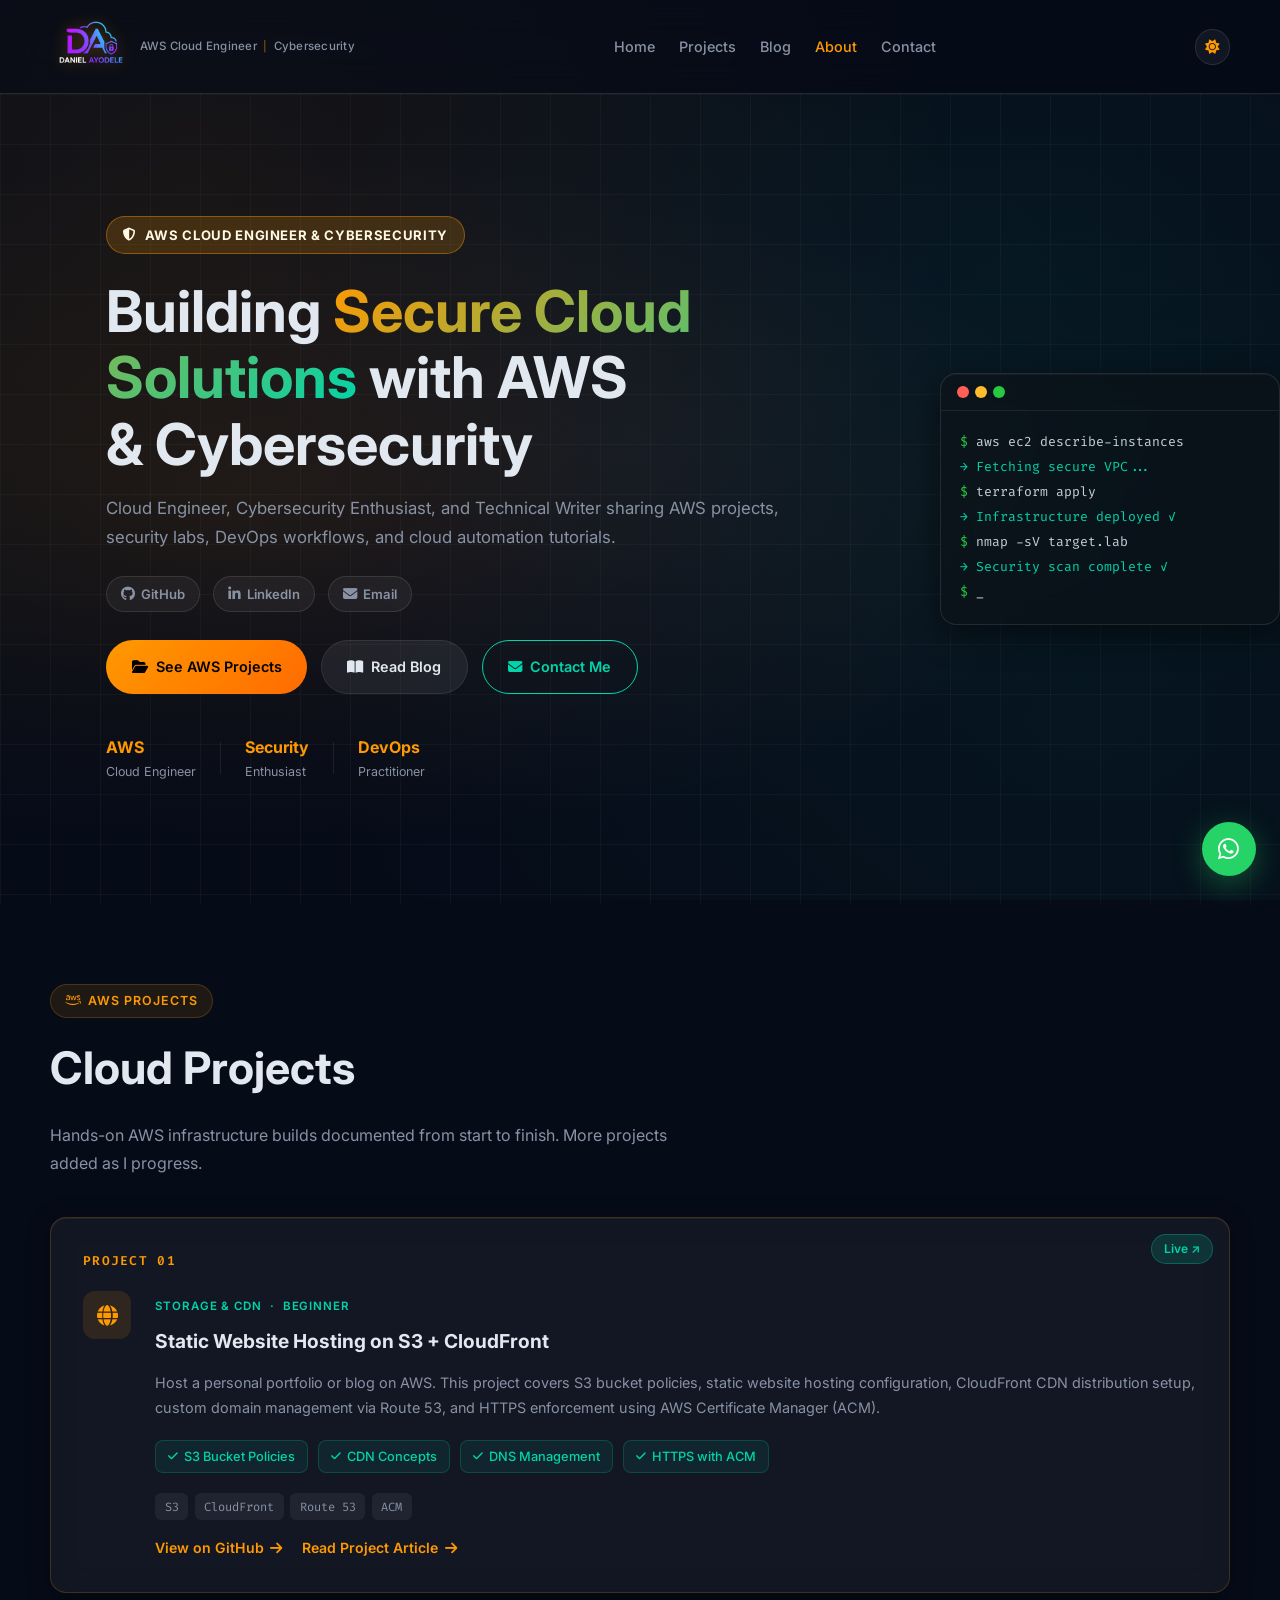
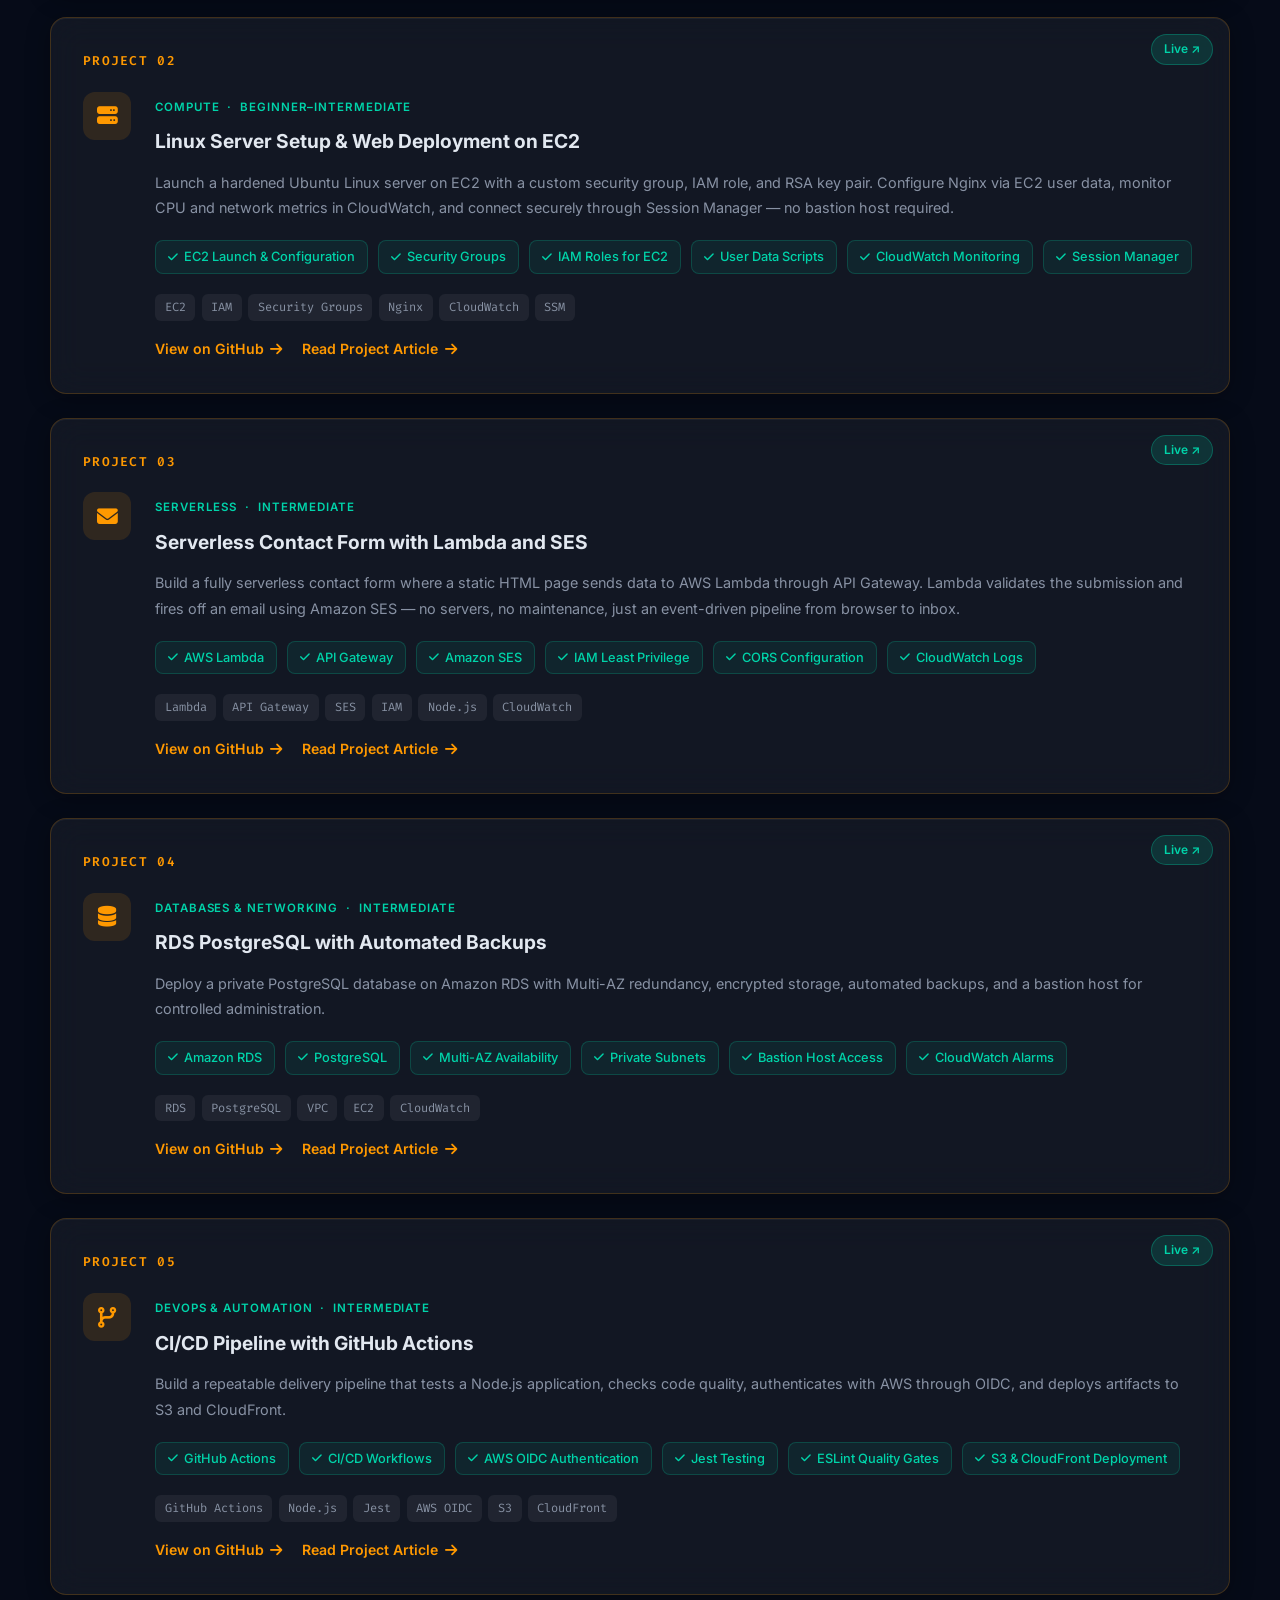
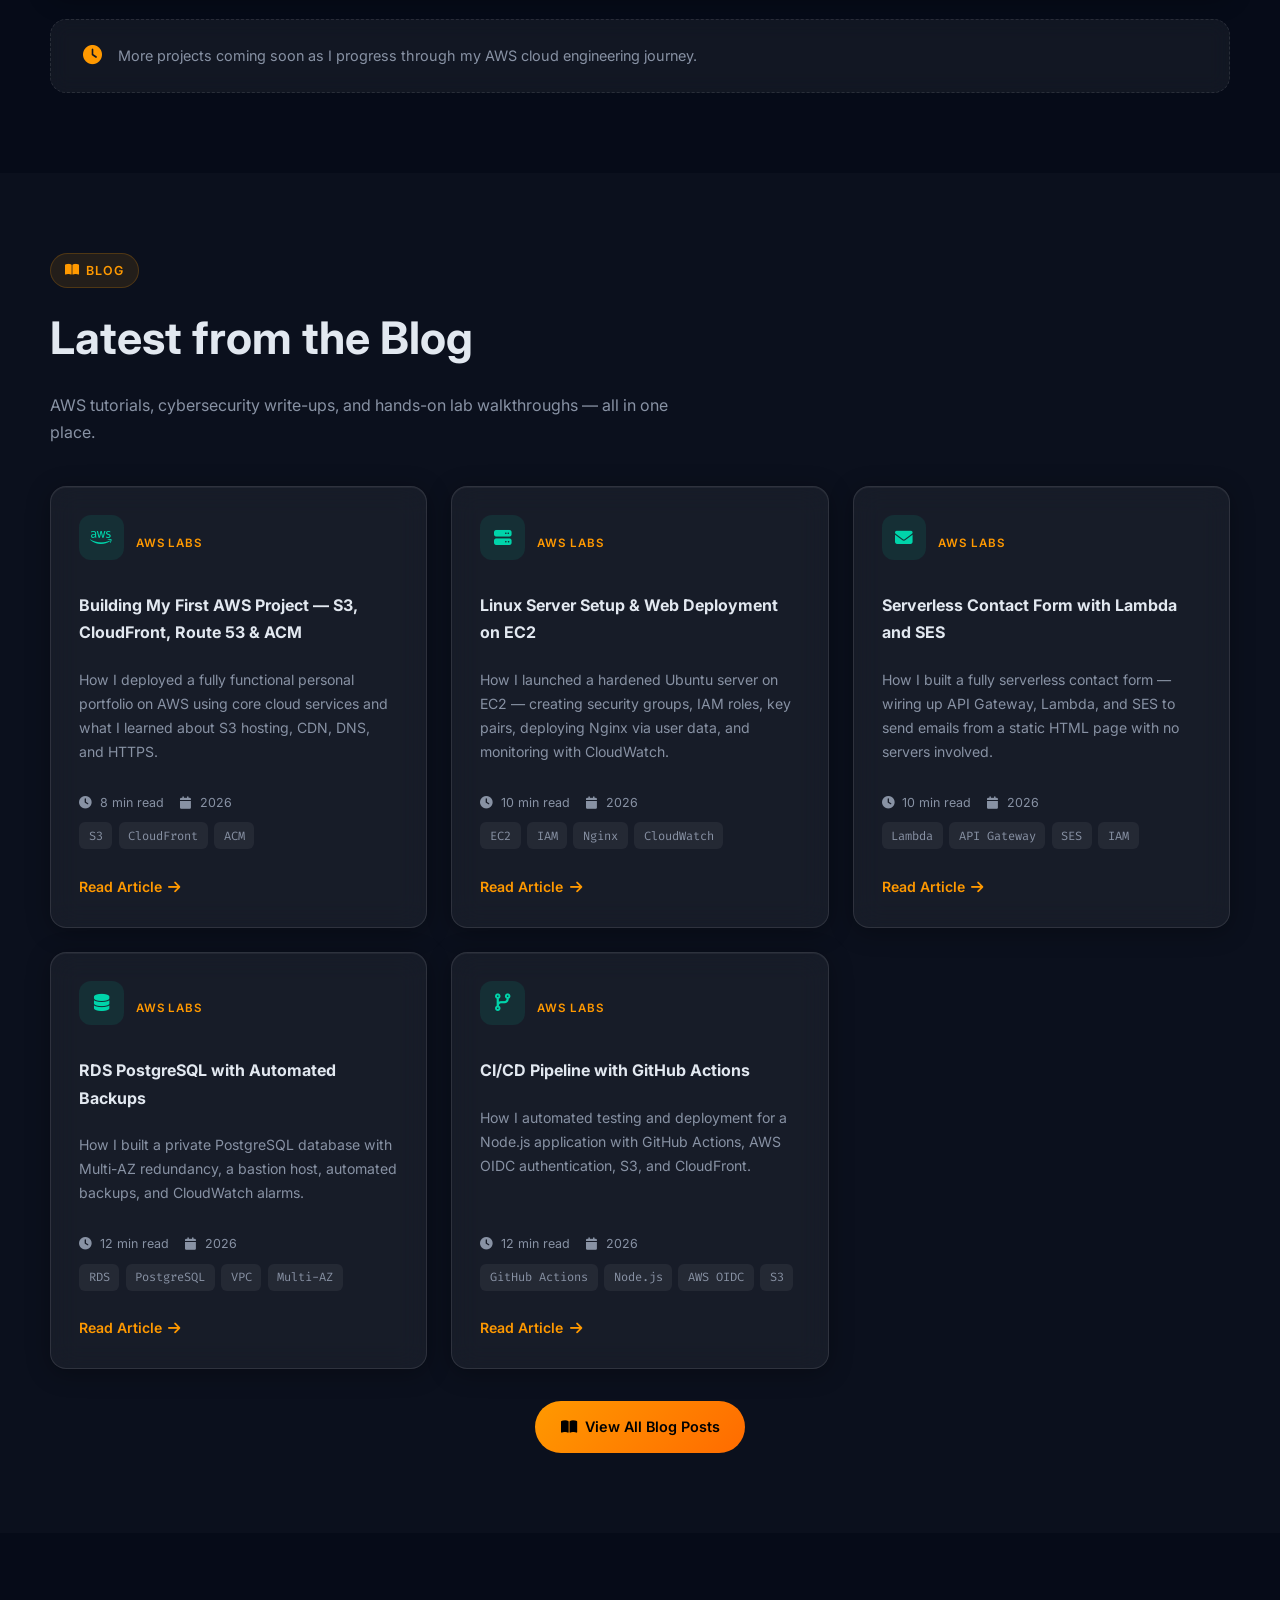
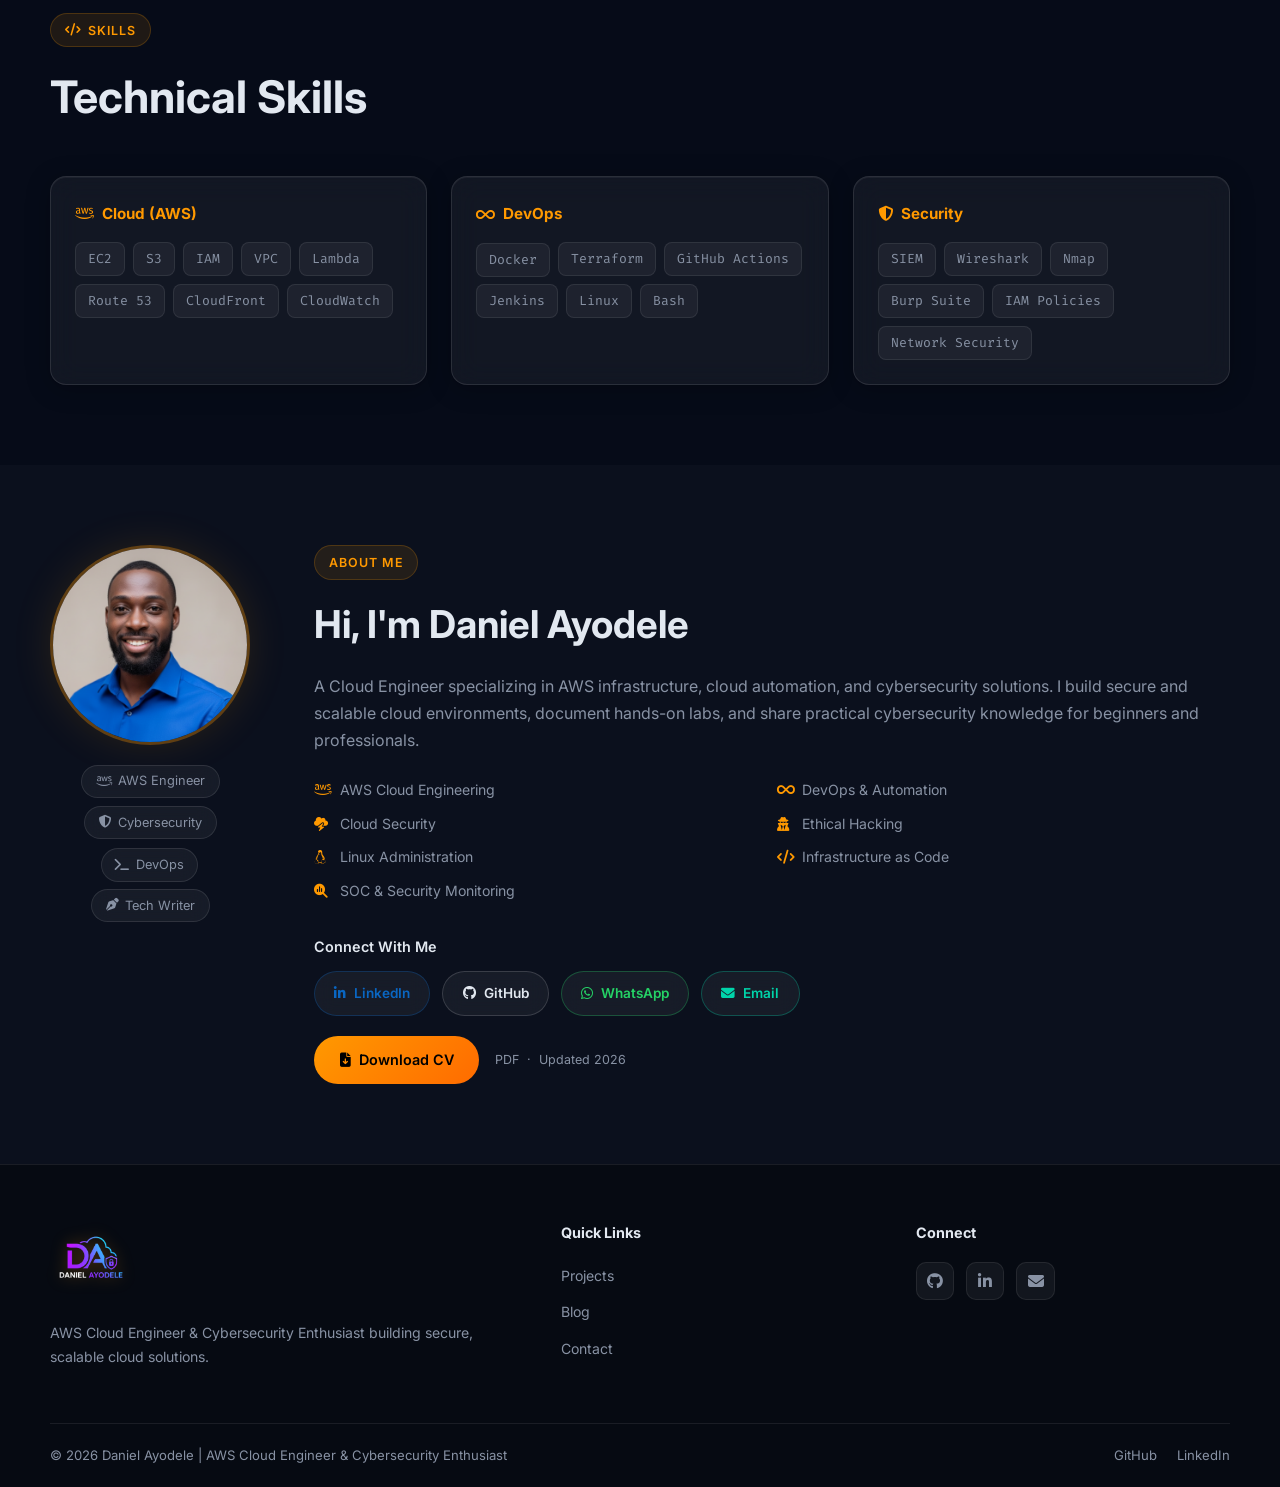
==== commit eac8bda4: "Add blog post on CI/CD Pipeline with GitHub Actions" ====
--- a/index.html
+++ b/index.html
@@ -101,8 +101,9 @@
         <div class="project-card">
           <div class="project-header">
             <div class="project-num">Project 01</div>
-            <div class="card-badge live"><a href="https://github.com/temi-Dee/AWS-Engineering-Project" target="_blank"
-                rel="noopener" style="color:inherit;">Live ↗</a></div>
+            <div class="card-badge live"><a
+                href="https://github.com/temi-Dee/CLOUD_ENGINEERING_PROJECTS/tree/main/AWS%20Project%201-%20Static%20website%20S3%20Cloudfront"
+                target="_blank" rel="noopener" style="color:inherit;">Live ↗</a></div>
           </div>
           <div class="project-body">
             <div class="card-icon"><i class="fas fa-globe"></i></div>
@@ -119,12 +120,12 @@
                 <span class="learning"><i class="fas fa-check"></i> HTTPS with ACM</span>
               </div>
               <div class="card-tech"><span>S3</span><span>CloudFront</span><span>Route 53</span><span>ACM</span></div>
-                <div class="project-card-actions">
-                <a href="https://github.com/temi-Dee" target="_blank" rel="noopener" class="card-link">View on GitHub <i
-                  class="fas fa-arrow-right"></i></a>
+              <div class="project-card-actions">
+                <a href="https://github.com/temi-Dee/CLOUD_ENGINEERING_PROJECTS/tree/main/AWS%20Project%201-%20Static%20website%20S3%20Cloudfront"
+                  target="_blank" rel="noopener" class="card-link">View on GitHub <i class="fas fa-arrow-right"></i></a>
                 <a href="blog/blog-post-1.html" class="card-link">Read Project Article <i
-                  class="fas fa-arrow-right"></i></a>
-                </div>
+                    class="fas fa-arrow-right"></i></a>
+              </div>
             </div>
           </div>
         </div>
@@ -133,8 +134,9 @@
         <div class="project-card">
           <div class="project-header">
             <div class="project-num">Project 02</div>
-            <div class="card-badge live"><a href="https://github.com/temi-Dee/AWS-Engineering-Project" target="_blank"
-                rel="noopener" style="color:inherit;">Live ↗</a></div>
+            <div class="card-badge live"><a
+                href="https://github.com/temi-Dee/CLOUD_ENGINEERING_PROJECTS/tree/main/AWS%20Project%202-%20Linux%20server%20setup%20on%20EC2"
+                target="_blank" rel="noopener" style="color:inherit;">Live ↗</a></div>
           </div>
           <div class="project-body">
             <div class="card-icon"><i class="fas fa-server"></i></div>
@@ -154,12 +156,12 @@
               </div>
               <div class="card-tech"><span>EC2</span><span>IAM</span><span>Security
                   Groups</span><span>Nginx</span><span>CloudWatch</span><span>SSM</span></div>
-                <div class="project-card-actions">
-                <a href="https://github.com/temi-Dee" target="_blank" rel="noopener" class="card-link">View on GitHub <i
-                  class="fas fa-arrow-right"></i></a>
+              <div class="project-card-actions">
+                <a href="https://github.com/temi-Dee/CLOUD_ENGINEERING_PROJECTS/tree/main/AWS%20Project%202-%20Linux%20server%20setup%20on%20EC2"
+                  target="_blank" rel="noopener" class="card-link">View on GitHub <i class="fas fa-arrow-right"></i></a>
                 <a href="blog/blog-post-2.html" class="card-link">Read Project Article <i
-                  class="fas fa-arrow-right"></i></a>
-                </div>
+                    class="fas fa-arrow-right"></i></a>
+              </div>
             </div>
           </div>
         </div>
@@ -168,8 +170,9 @@
         <div class="project-card">
           <div class="project-header">
             <div class="project-num">Project 03</div>
-            <div class="card-badge live"><a href="https://github.com/temi-Dee/AWS-Engineering-Project" target="_blank"
-                rel="noopener" style="color:inherit;">Live ↗</a></div>
+            <div class="card-badge live"><a
+                href="https://github.com/temi-Dee/CLOUD_ENGINEERING_PROJECTS/tree/main/AWS%20Project%203%20-%20Serverless%20Contact%20Form"
+                target="_blank" rel="noopener" style="color:inherit;">Live ↗</a></div>
           </div>
           <div class="project-body">
             <div class="card-icon"><i class="fas fa-envelope"></i></div>
@@ -189,12 +192,12 @@
               </div>
               <div class="card-tech"><span>Lambda</span><span>API
                   Gateway</span><span>SES</span><span>IAM</span><span>Node.js</span><span>CloudWatch</span></div>
-                <div class="project-card-actions">
-                <a href="https://github.com/temi-Dee" target="_blank" rel="noopener" class="card-link">View on GitHub <i
-                  class="fas fa-arrow-right"></i></a>
+              <div class="project-card-actions">
+                <a href="https://github.com/temi-Dee/CLOUD_ENGINEERING_PROJECTS/tree/main/AWS%20Project%203%20-%20Serverless%20Contact%20Form"
+                  target="_blank" rel="noopener" class="card-link">View on GitHub <i class="fas fa-arrow-right"></i></a>
                 <a href="blog/blog-post-3.html" class="card-link">Read Project Article <i
-                  class="fas fa-arrow-right"></i></a>
-                </div>
+                    class="fas fa-arrow-right"></i></a>
+              </div>
             </div>
           </div>
         </div>
@@ -203,8 +206,9 @@
         <div class="project-card">
           <div class="project-header">
             <div class="project-num">Project 04</div>
-            <div class="card-badge live"><a href="https://github.com/temi-Dee/AWS-Engineering-Project" target="_blank"
-                rel="noopener" style="color:inherit;">Live ↗</a></div>
+            <div class="card-badge live"><a
+                href="https://github.com/temi-Dee/CLOUD_ENGINEERING_PROJECTS/tree/main/AWS%20Project%204%20-%20RDS%20Database"
+                target="_blank" rel="noopener" style="color:inherit;">Live ↗</a></div>
           </div>
           <div class="project-body">
             <div class="card-icon"><i class="fas fa-database"></i></div>
@@ -225,9 +229,45 @@
                 <span>RDS</span><span>PostgreSQL</span><span>VPC</span><span>EC2</span><span>CloudWatch</span>
               </div>
               <div class="project-card-actions">
-                <a href="https://github.com/temi-Dee" target="_blank" rel="noopener" class="card-link">View on GitHub <i
+                <a href="https://github.com/temi-Dee/CLOUD_ENGINEERING_PROJECTS/tree/main/AWS%20Project%204%20-%20RDS%20Database"
+                  target="_blank" rel="noopener" class="card-link">View on GitHub <i class="fas fa-arrow-right"></i></a>
+                <a href="blog/blog-post-4.html" class="card-link">Read Project Article <i
                     class="fas fa-arrow-right"></i></a>
-                <a href="blog/blog-post-4.html" class="card-link">Read Project Article <i
+              </div>
+            </div>
+          </div>
+        </div>
+
+        <!-- PROJECT 05 -->
+        <div class="project-card">
+          <div class="project-header">
+            <div class="project-num">Project 05</div>
+            <div class="card-badge live"><a
+                href="https://github.com/temi-Dee/CLOUD_ENGINEERING_PROJECTS/tree/main/AWS%20Project%205%20-%20CI-CD%20Pipeline"
+                target="_blank" rel="noopener" style="color:inherit;">Live ↗</a></div>
+          </div>
+          <div class="project-body">
+            <div class="card-icon"><i class="fas fa-code-branch"></i></div>
+            <div>
+              <span class="card-tag">DevOps &amp; Automation &nbsp;·&nbsp; Intermediate</span>
+              <h3>CI/CD Pipeline with GitHub Actions</h3>
+              <p>Build a repeatable delivery pipeline that tests a Node.js application, checks code quality,
+                authenticates
+                with AWS through OIDC, and deploys artifacts to S3 and CloudFront.</p>
+              <div class="project-learnings">
+                <span class="learning"><i class="fas fa-check"></i> GitHub Actions</span>
+                <span class="learning"><i class="fas fa-check"></i> CI/CD Workflows</span>
+                <span class="learning"><i class="fas fa-check"></i> AWS OIDC Authentication</span>
+                <span class="learning"><i class="fas fa-check"></i> Jest Testing</span>
+                <span class="learning"><i class="fas fa-check"></i> ESLint Quality Gates</span>
+                <span class="learning"><i class="fas fa-check"></i> S3 &amp; CloudFront Deployment</span>
+              </div>
+              <div class="card-tech"><span>GitHub Actions</span><span>Node.js</span><span>Jest</span><span>AWS
+                  OIDC</span><span>S3</span><span>CloudFront</span></div>
+              <div class="project-card-actions">
+                <a href="https://github.com/temi-Dee/CLOUD_ENGINEERING_PROJECTS/tree/main/AWS%20Project%205%20-%20CI-CD%20Pipeline"
+                  target="_blank" rel="noopener" class="card-link">View on GitHub <i class="fas fa-arrow-right"></i></a>
+                <a href="blog/blog-post-5.html" class="card-link">Read Project Article <i
                     class="fas fa-arrow-right"></i></a>
               </div>
             </div>
@@ -323,6 +363,25 @@
             </div>
             <div class="card-tech"><span>RDS</span><span>PostgreSQL</span><span>VPC</span><span>Multi-AZ</span></div>
             <a href="blog/blog-post-4.html" class="card-link">Read Article <i class="fas fa-arrow-right"></i></a>
+          </div>
+        </article>
+
+        <article class="blog-card">
+          <div class="blog-card-top">
+            <div class="blog-icon"><i class="fas fa-code-branch"></i></div>
+            <span class="blog-cat">AWS LABS</span>
+          </div>
+          <h3>CI/CD Pipeline with GitHub Actions</h3>
+          <p>How I automated testing and deployment for a Node.js application with GitHub Actions, AWS OIDC
+            authentication, S3, and CloudFront.</p>
+          <div class="blog-card-footer">
+            <div class="blog-meta">
+              <span><i class="fas fa-clock"></i> 12 min read</span>
+              <span><i class="fas fa-calendar"></i> 2026</span>
+            </div>
+            <div class="card-tech"><span>GitHub Actions</span><span>Node.js</span><span>AWS OIDC</span><span>S3</span>
+            </div>
+            <a href="blog/blog-post-5.html" class="card-link">Read Article <i class="fas fa-arrow-right"></i></a>
           </div>
         </article>
       </div>
@@ -470,4 +529,7 @@
     <span class="wa-tooltip">Chat on WhatsApp</span>
   </a>
 
-  <script src="js/script.js"></script>+  <script src="js/script.js"></script>
+</body>
+
+</html>
--- a/css/style.css
+++ b/css/style.css
@@ -2955,4 +2955,4 @@
   .screenshot-grid {
     grid-template-columns: 1fr;
   }
-}
+}
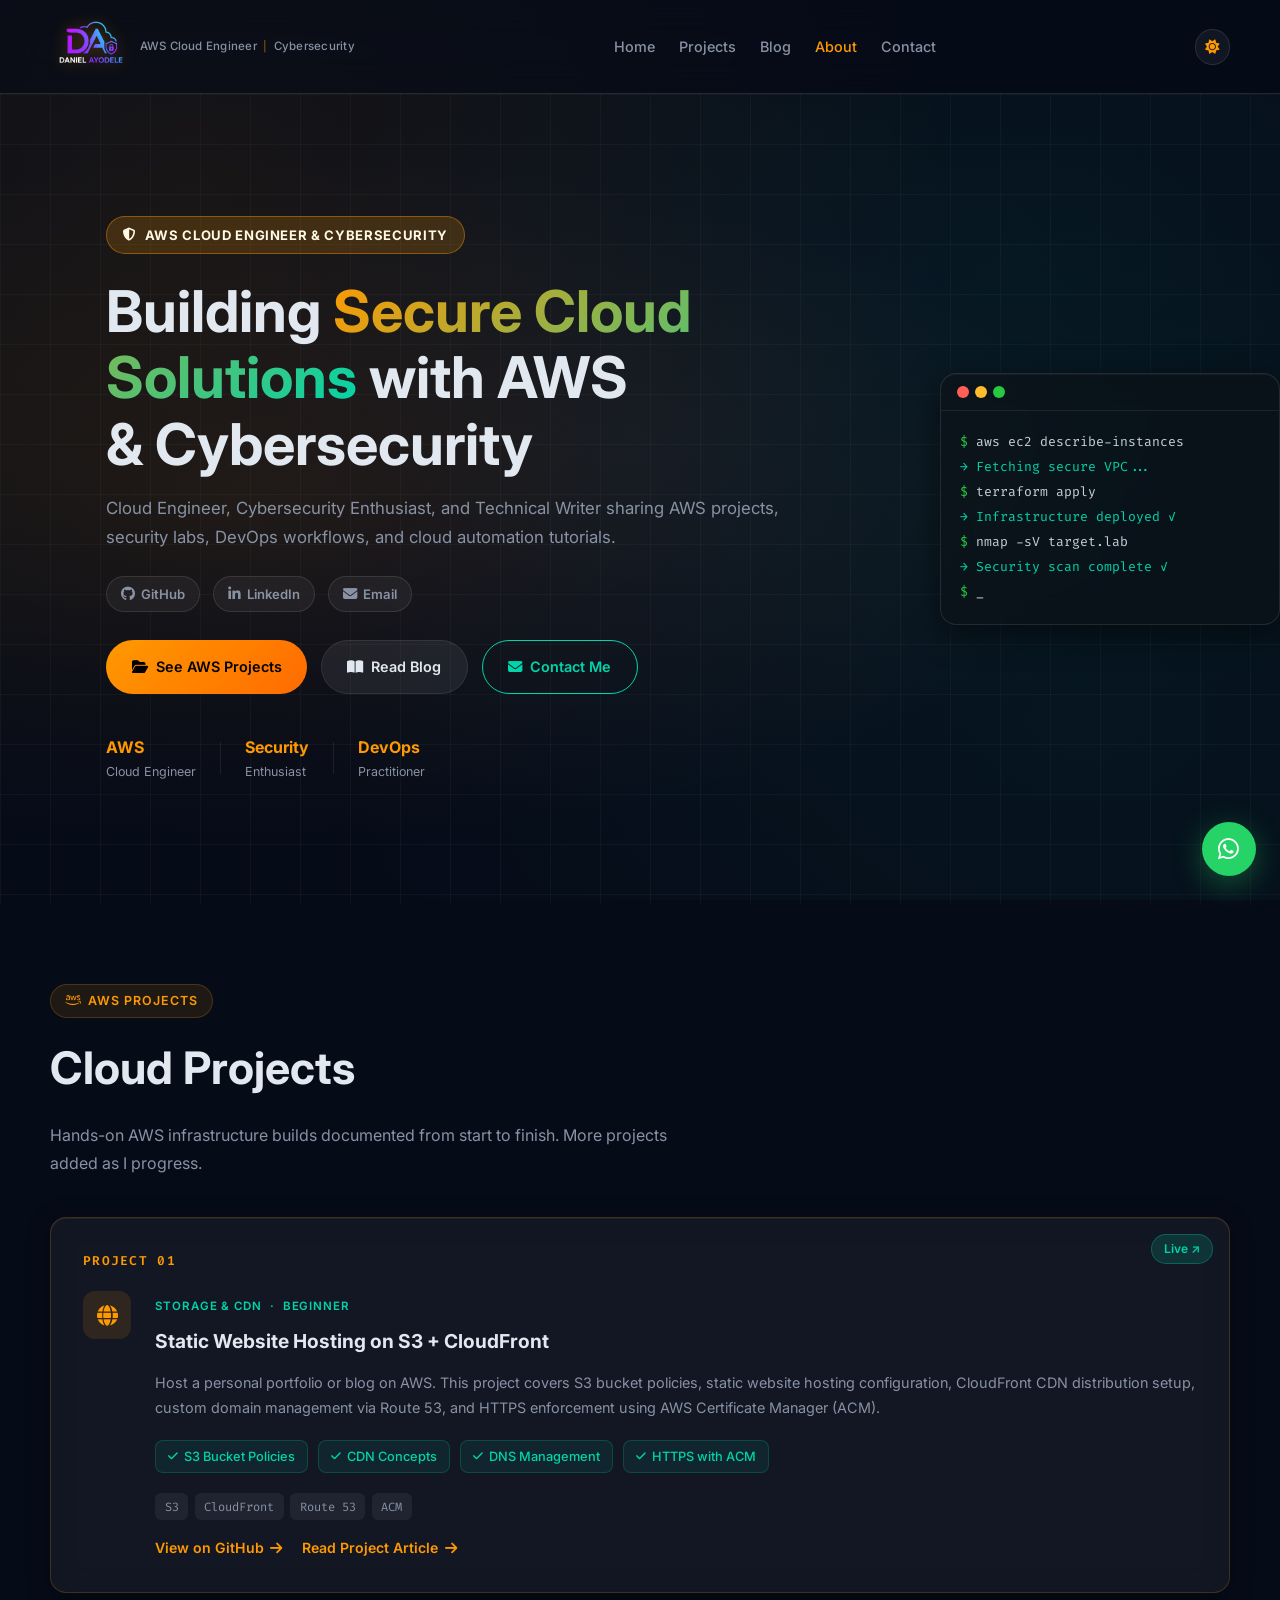
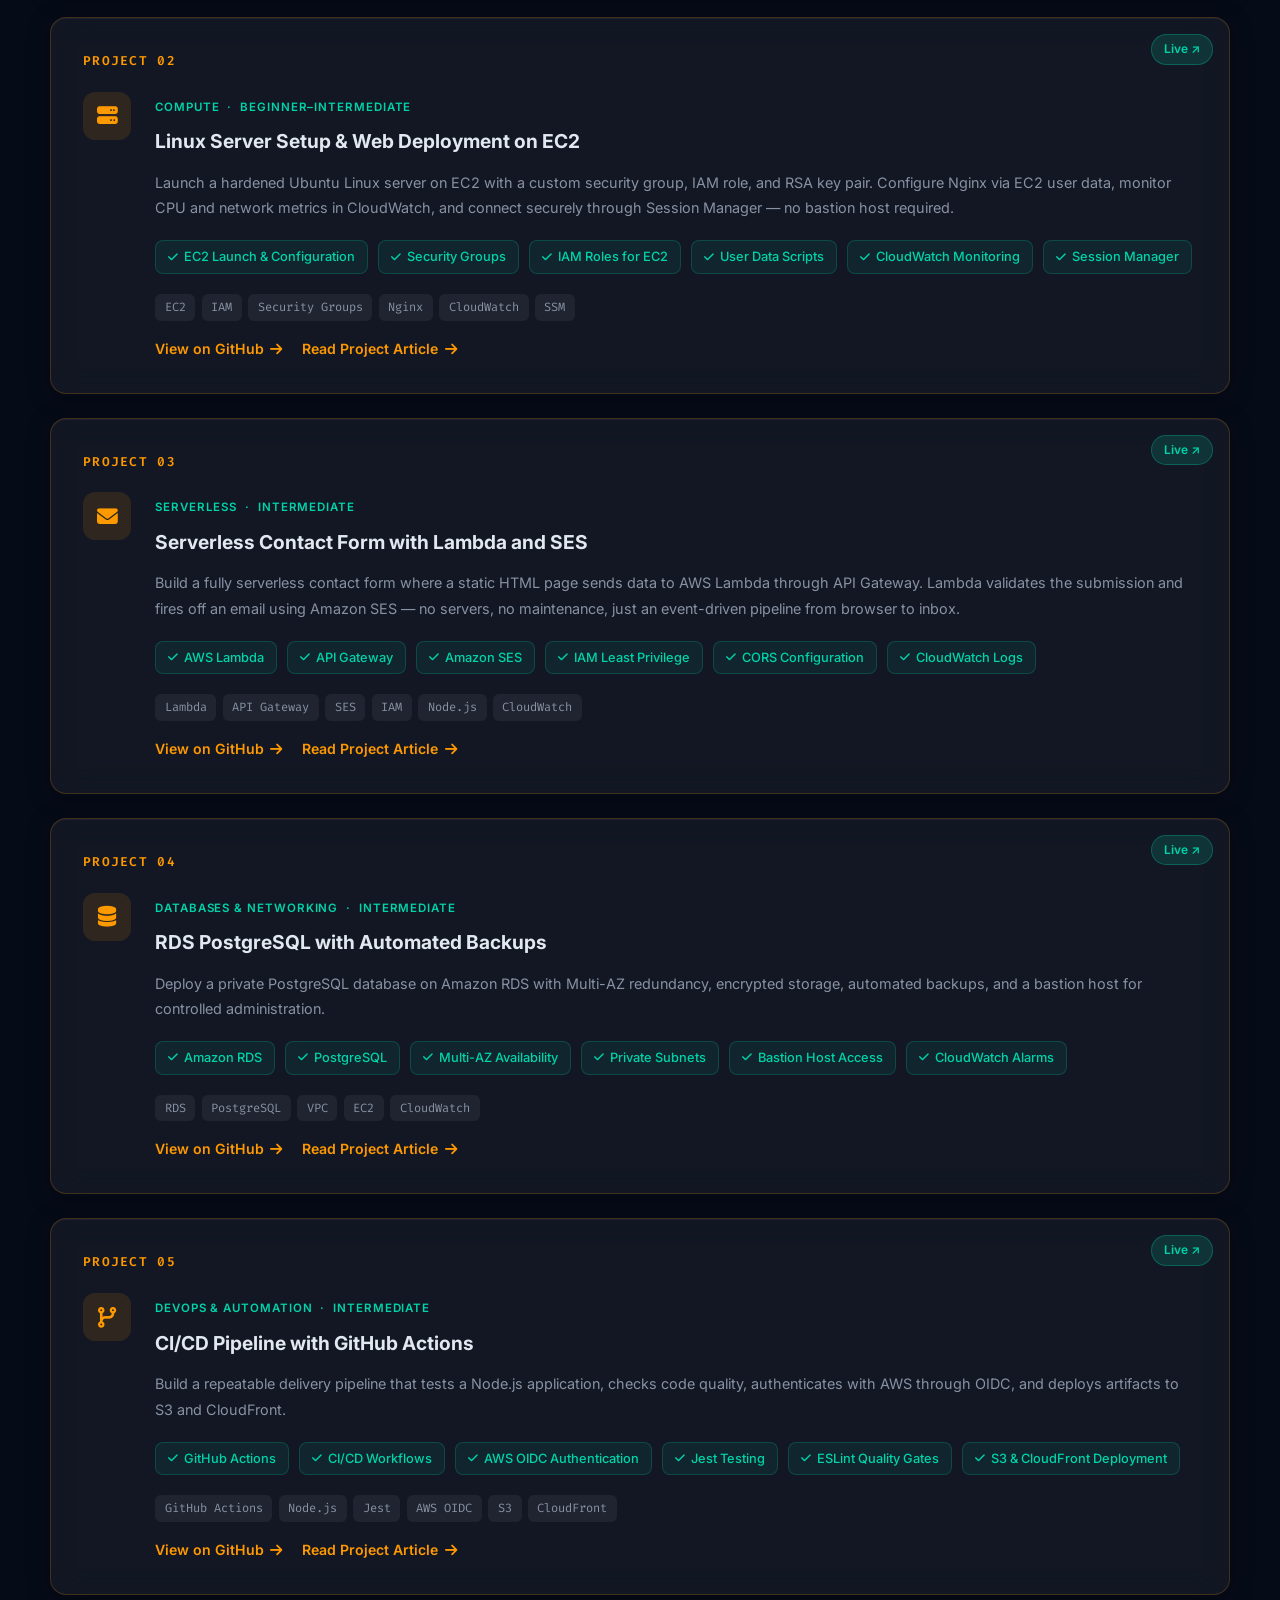
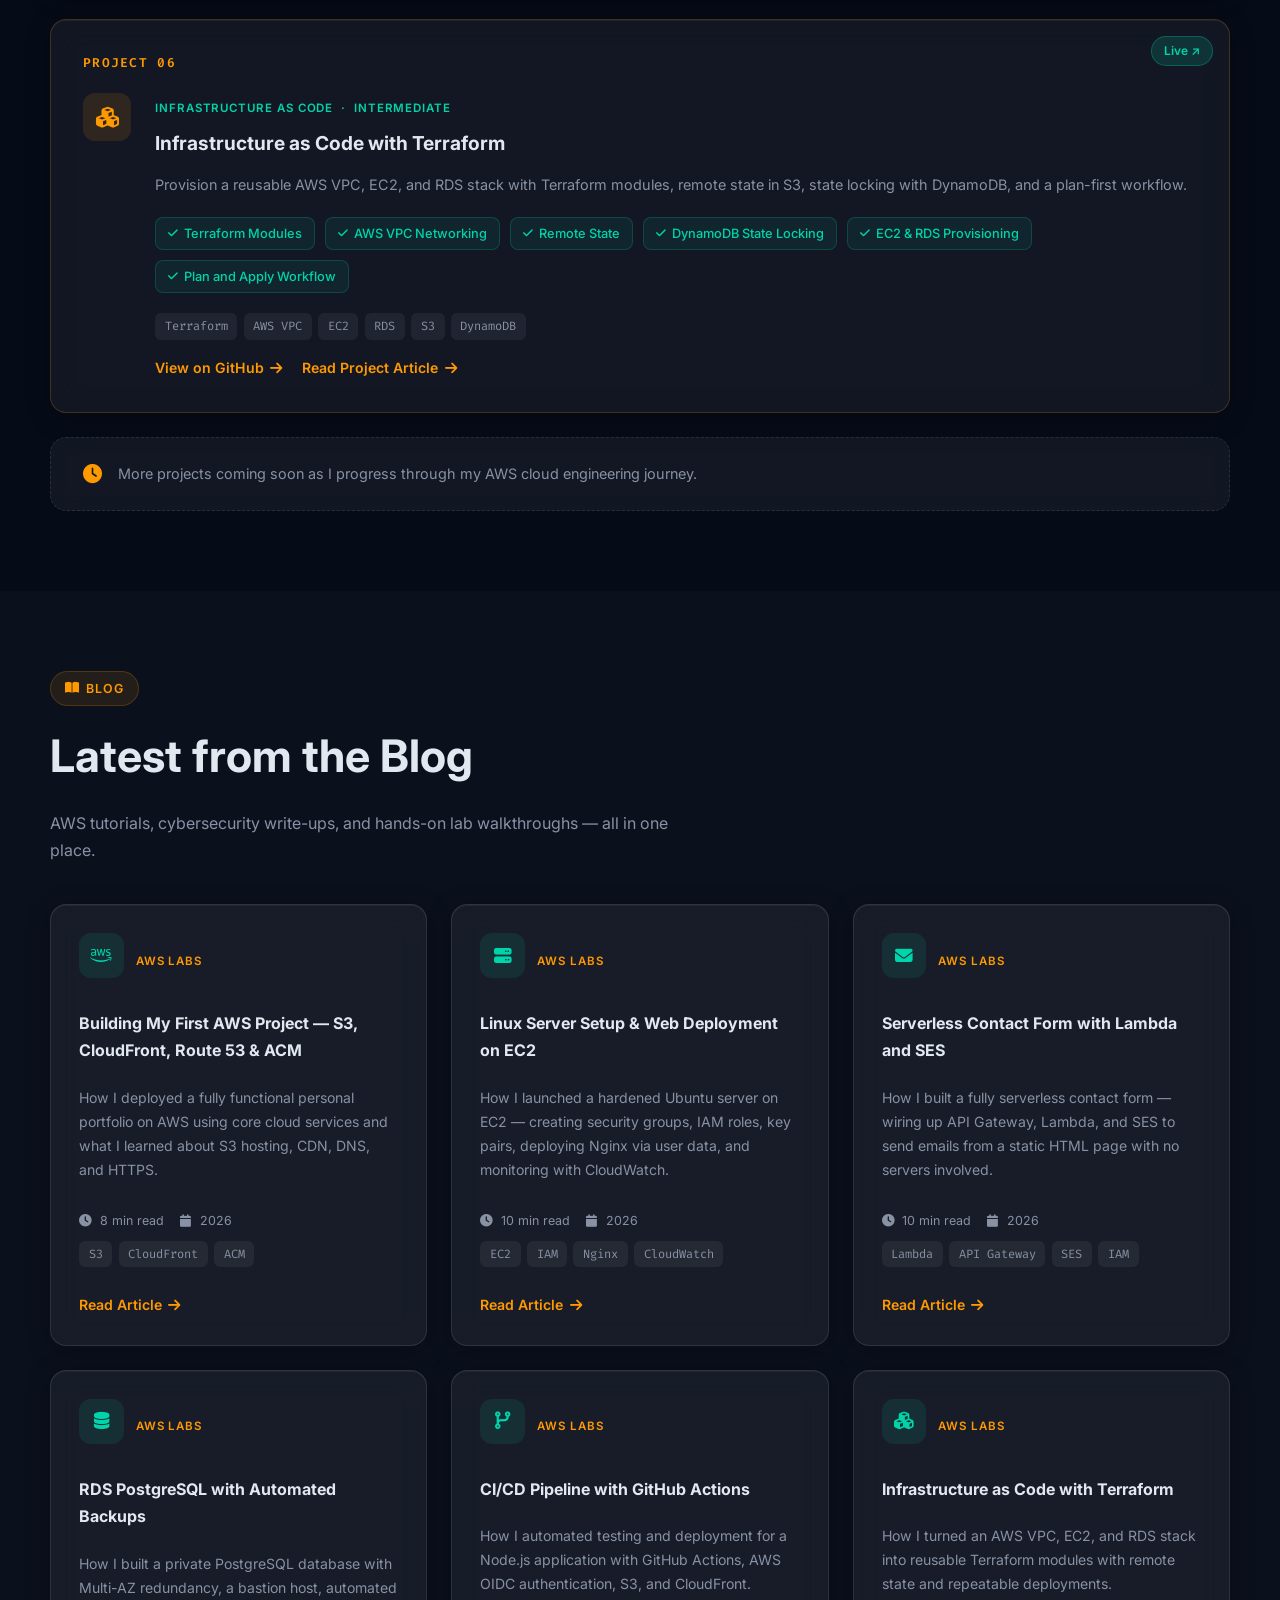
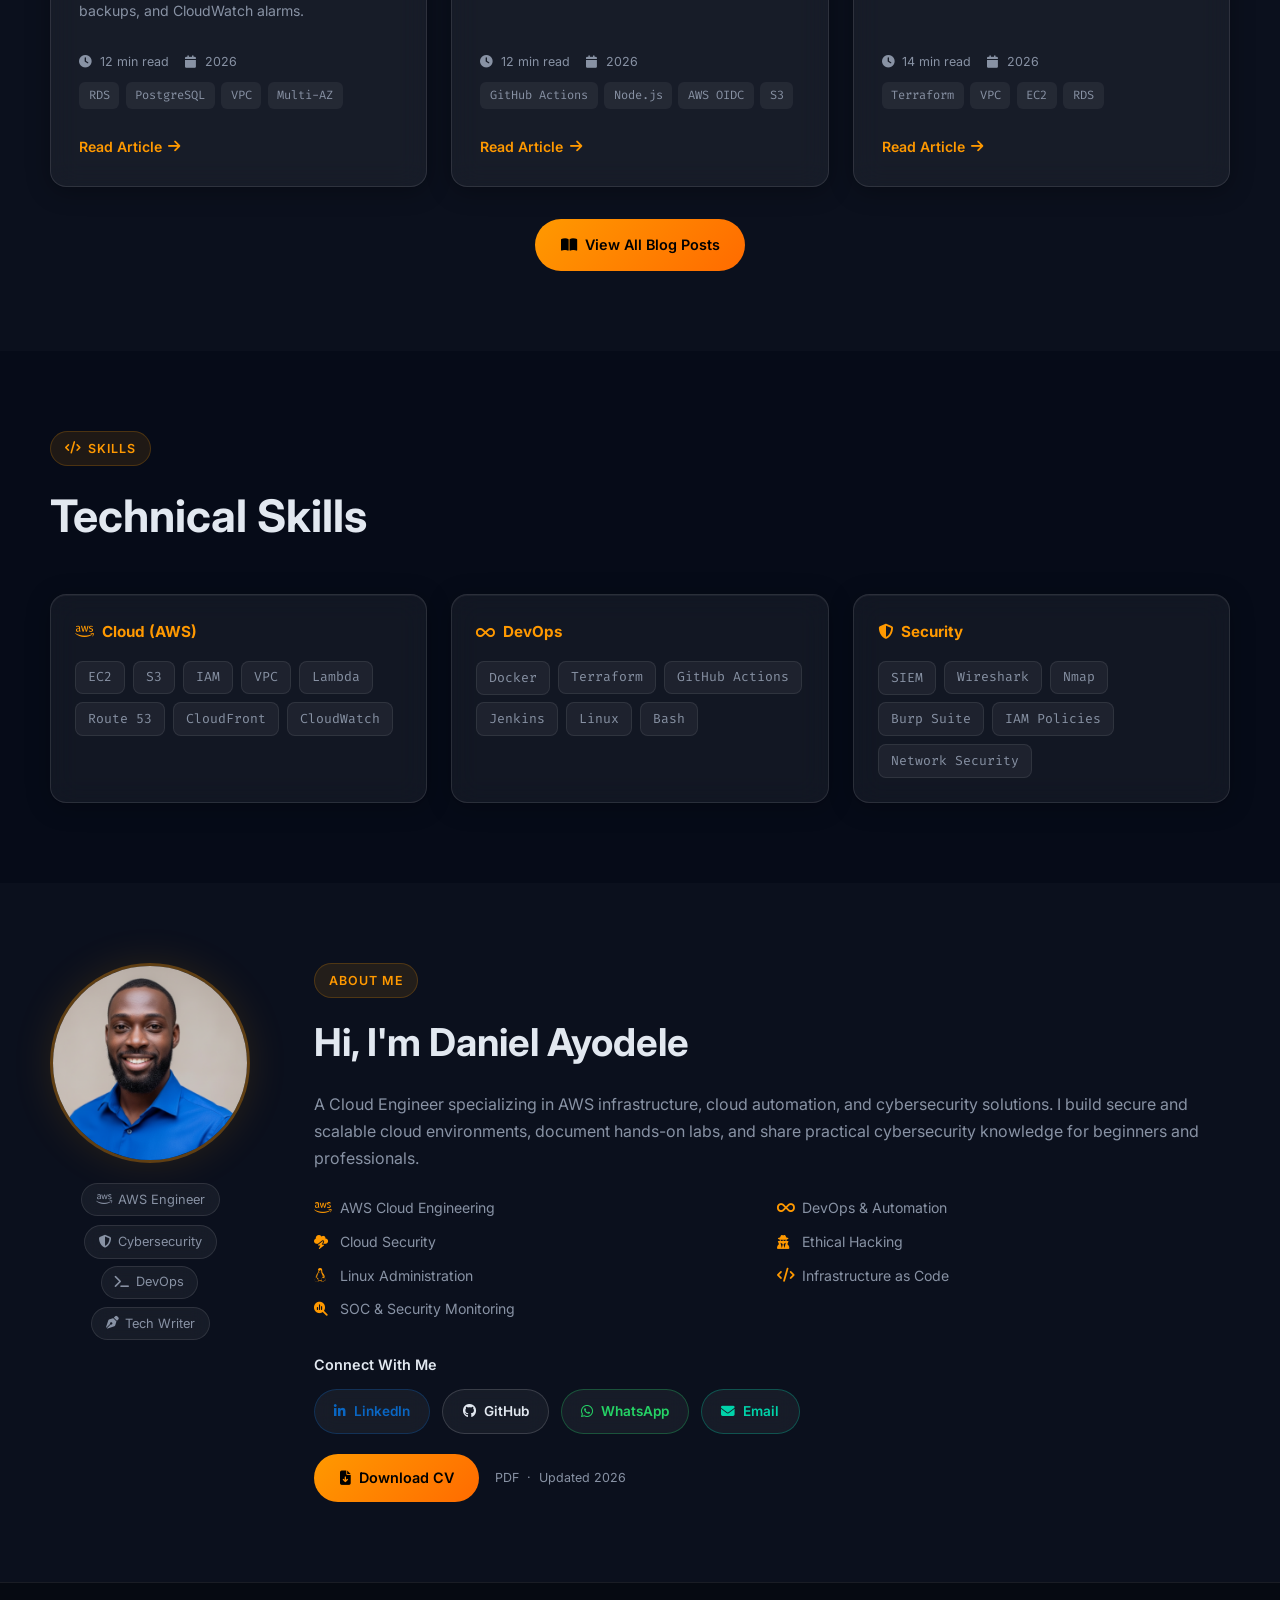
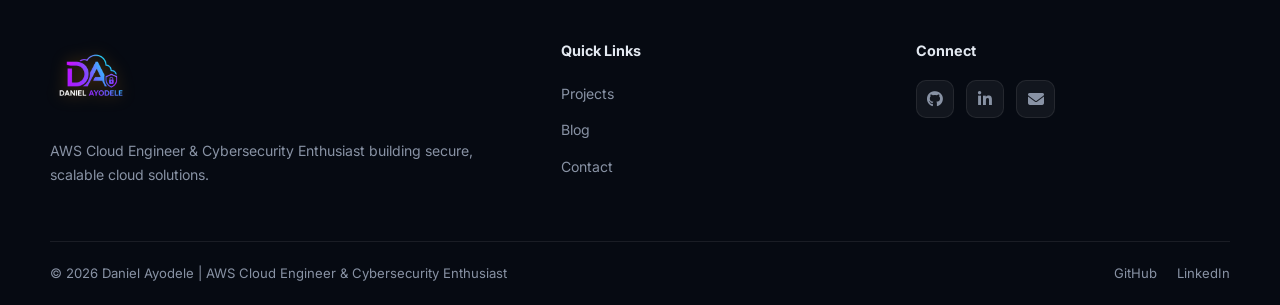
==== commit e4ec1c1f: "Add new blog post on Infrastructure as Code with Terraform" ====
--- a/index.html
+++ b/index.html
@@ -274,6 +274,39 @@
           </div>
         </div>
 
+        <!-- PROJECT 06 -->
+        <div class="project-card">
+          <div class="project-header">
+            <div class="project-num">Project 06</div>
+            <div class="card-badge live"><a
+                href="https://github.com/temi-Dee/CLOUD_ENGINEERING_PROJECTS/tree/main/AWS%20Project%206%20-%20Infrastructure%20as%20Code"
+                target="_blank" rel="noopener" style="color:inherit;">Live ↗</a></div>
+          </div>
+          <div class="project-body">
+            <div class="card-icon"><i class="fas fa-cubes"></i></div>
+            <div>
+              <span class="card-tag">Infrastructure as Code &nbsp;·&nbsp; Intermediate</span>
+              <h3>Infrastructure as Code with Terraform</h3>
+              <p>Provision a reusable AWS VPC, EC2, and RDS stack with Terraform modules, remote state in S3, state locking with DynamoDB, and a plan-first workflow.</p>
+              <div class="project-learnings">
+                <span class="learning"><i class="fas fa-check"></i> Terraform Modules</span>
+                <span class="learning"><i class="fas fa-check"></i> AWS VPC Networking</span>
+                <span class="learning"><i class="fas fa-check"></i> Remote State</span>
+                <span class="learning"><i class="fas fa-check"></i> DynamoDB State Locking</span>
+                <span class="learning"><i class="fas fa-check"></i> EC2 &amp; RDS Provisioning</span>
+                <span class="learning"><i class="fas fa-check"></i> Plan and Apply Workflow</span>
+              </div>
+              <div class="card-tech"><span>Terraform</span><span>AWS VPC</span><span>EC2</span><span>RDS</span><span>S3</span><span>DynamoDB</span></div>
+              <div class="project-card-actions">
+                <a href="https://github.com/temi-Dee/CLOUD_ENGINEERING_PROJECTS/tree/main/AWS%20Project%206%20-%20Infrastructure%20as%20Code"
+                  target="_blank" rel="noopener" class="card-link">View on GitHub <i class="fas fa-arrow-right"></i></a>
+                <a href="blog/blog-post-6.html" class="card-link">Read Project Article <i
+                    class="fas fa-arrow-right"></i></a>
+              </div>
+            </div>
+          </div>
+        </div>
+
         <!-- MORE COMING SOON -->
         <div class="project-coming">
           <i class="fas fa-clock"></i>
@@ -382,6 +415,23 @@
             <div class="card-tech"><span>GitHub Actions</span><span>Node.js</span><span>AWS OIDC</span><span>S3</span>
             </div>
             <a href="blog/blog-post-5.html" class="card-link">Read Article <i class="fas fa-arrow-right"></i></a>
+          </div>
+        </article>
+
+        <article class="blog-card">
+          <div class="blog-card-top">
+            <div class="blog-icon"><i class="fas fa-cubes"></i></div>
+            <span class="blog-cat">AWS LABS</span>
+          </div>
+          <h3>Infrastructure as Code with Terraform</h3>
+          <p>How I turned an AWS VPC, EC2, and RDS stack into reusable Terraform modules with remote state and repeatable deployments.</p>
+          <div class="blog-card-footer">
+            <div class="blog-meta">
+              <span><i class="fas fa-clock"></i> 14 min read</span>
+              <span><i class="fas fa-calendar"></i> 2026</span>
+            </div>
+            <div class="card-tech"><span>Terraform</span><span>VPC</span><span>EC2</span><span>RDS</span></div>
+            <a href="blog/blog-post-6.html" class="card-link">Read Article <i class="fas fa-arrow-right"></i></a>
           </div>
         </article>
       </div>
